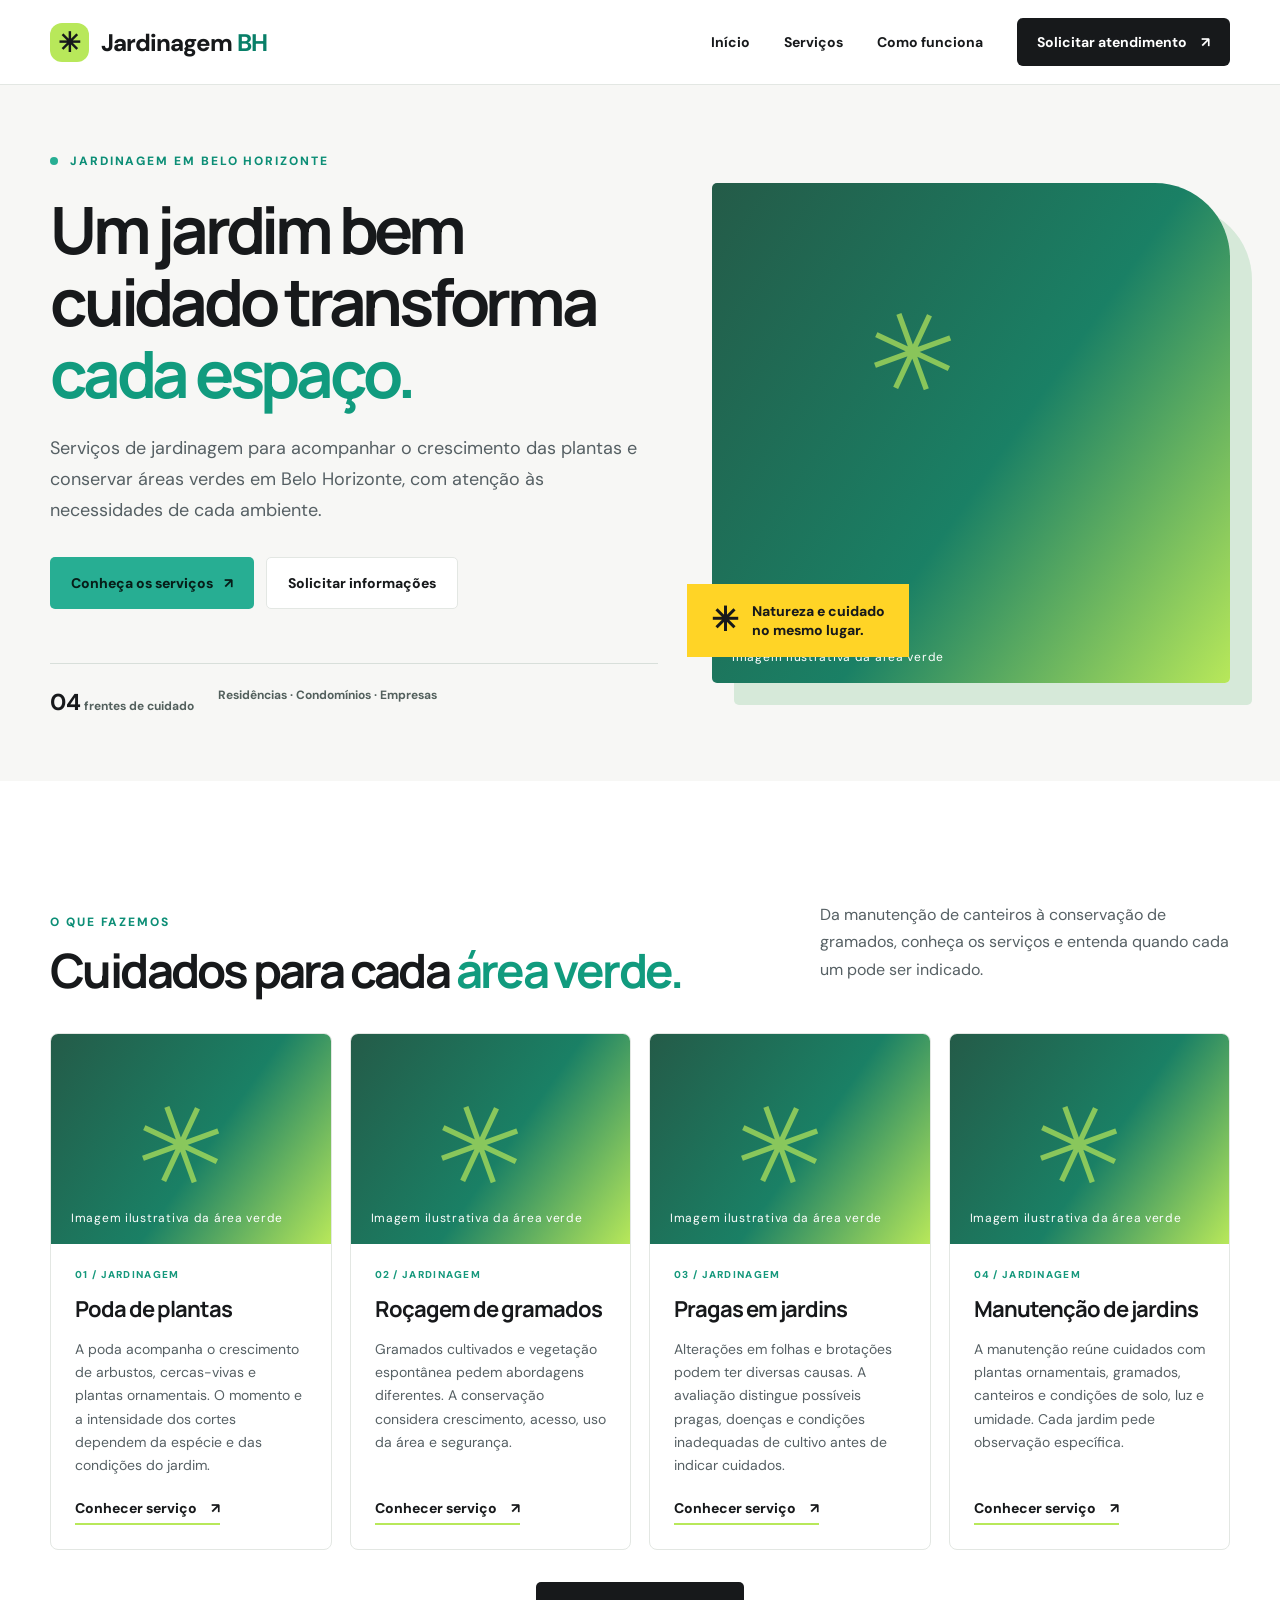
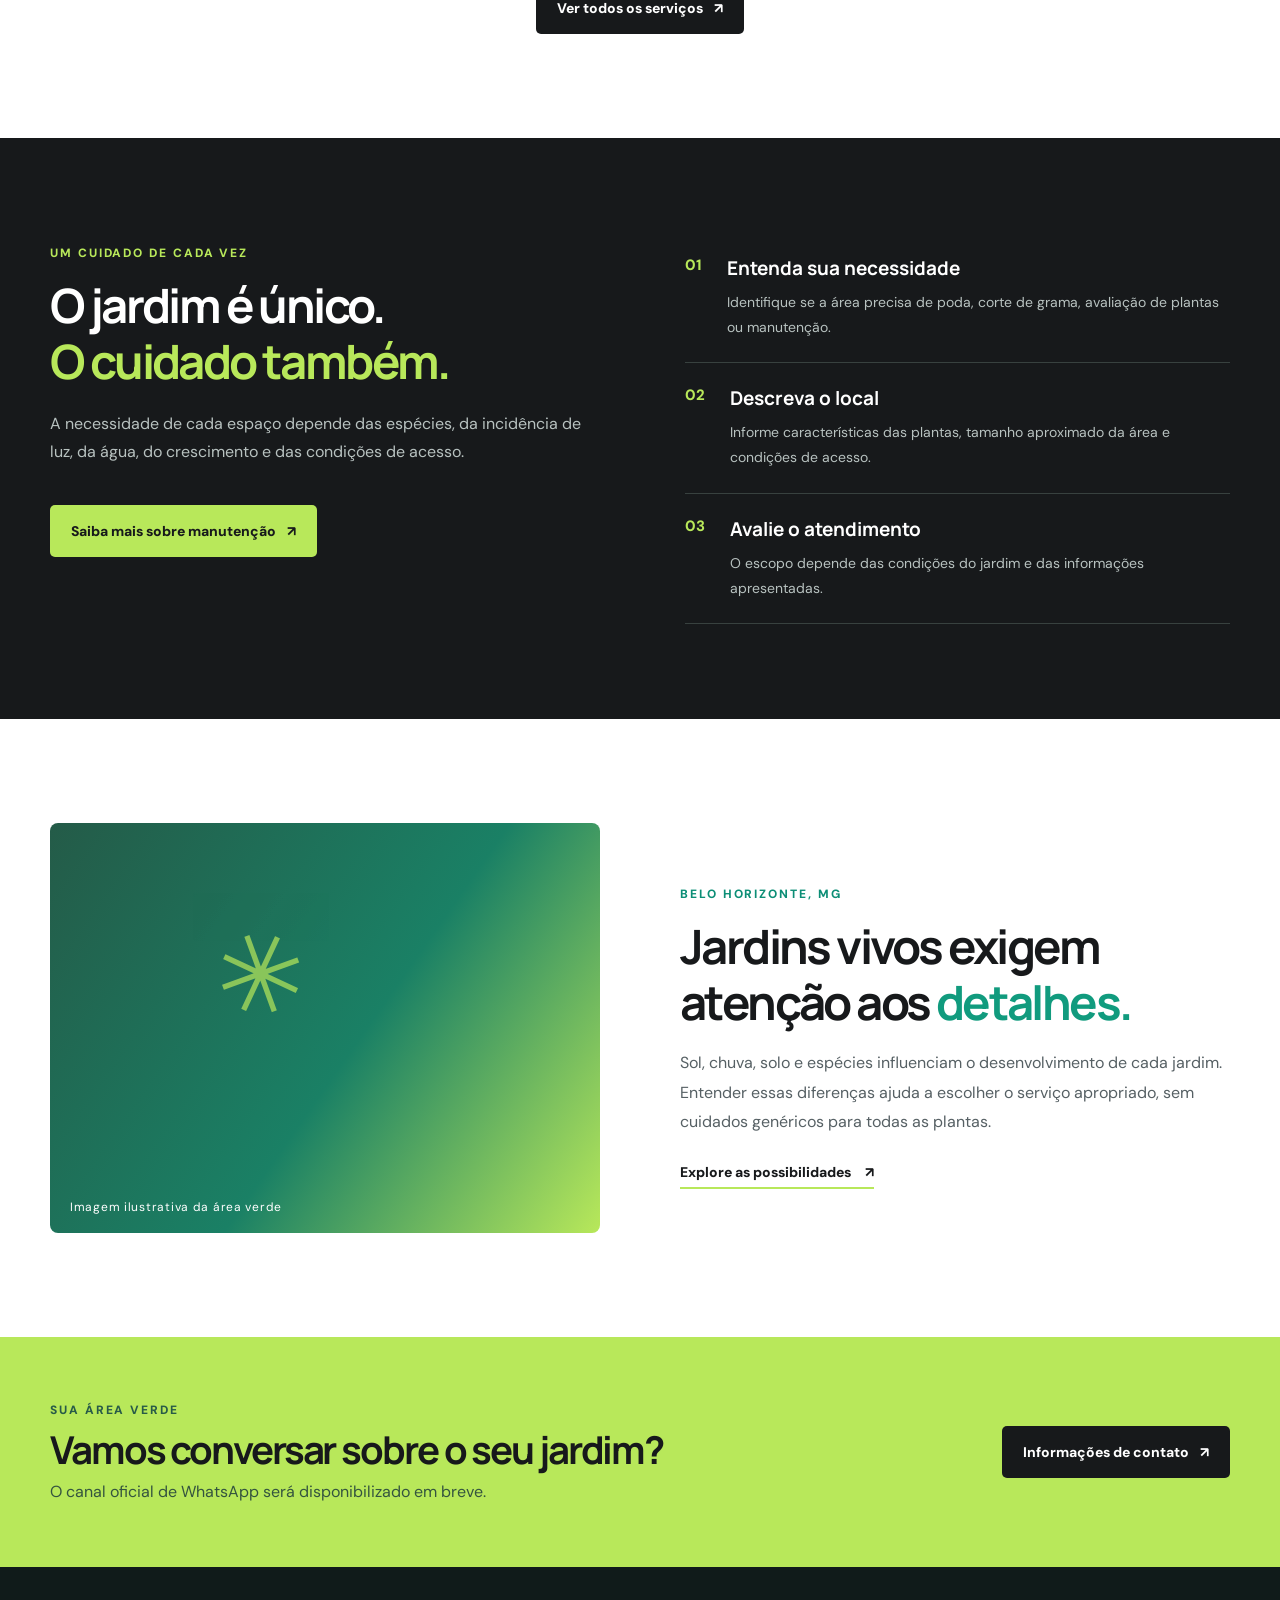
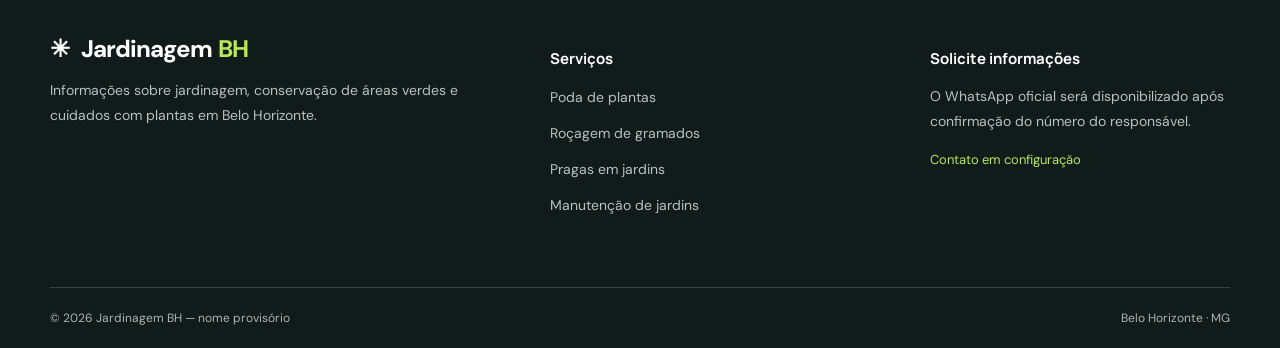
==== index.html @ 5841735b "feat: cria site institucional responsivo e paginas de servicos" ====
<!doctype html><html lang="pt-BR"><head><meta charset="UTF-8"><meta name="viewport" content="width=device-width, initial-scale=1"><meta name="description" content="Poda de plantas, roçagem, controle de pragas em jardins e manutenção de áreas verdes em Belo Horizonte."><meta name="robots" content="index,follow"><meta name="theme-color" content="#17191B"><title>Serviços de jardinagem em Belo Horizonte | Jardinagem BH</title><link rel="stylesheet" href="./assets/site.css"><script defer src="./assets/site.js"></script></head><body><header class="site-header"><div class="container nav"><a href="./" class="brand" aria-label="Voltar à página inicial"><span class="brand-mark" aria-hidden="true">✳</span><span>Jardinagem <b>BH</b></span></a><button class="menu-toggle" type="button" aria-controls="site-menu" aria-expanded="false">Menu <span aria-hidden="true">☰</span></button><nav id="site-menu" aria-label="Navegação principal"><a href="./">Início</a><a href="./servicos/">Serviços</a><a href="./#como-funciona">Como funciona</a><a class="nav-contact" href="./#contato">Solicitar atendimento <span aria-hidden="true">↗</span></a></nav></div></header><main><section class="hero"><div class="container hero-layout"><div class="hero-copy"><span class="eyebrow"><span class="dot"></span> JARDINAGEM EM BELO HORIZONTE</span><h1>Um jardim bem cuidado transforma <em>cada espaço.</em></h1><p>Serviços de jardinagem para acompanhar o crescimento das plantas e conservar áreas verdes em Belo Horizonte, com atenção às necessidades de cada ambiente.</p><div class="hero-actions"><a class="btn btn-primary" href="./servicos/">Conheça os serviços <span aria-hidden="true">↗</span></a><a class="btn btn-secondary" href="#contato">Solicitar informações</a></div><div class="hero-foot"><span><b>04</b> frentes de cuidado</span><span>Residências · Condomínios · Empresas</span></div></div><div class="hero-media"><figure class="image-holder hero-picture" data-image-placeholder><img loading="lazy" src="./images/servicos-de-jardinagem/foto-16-jardim-gramado-comercial.jpeg" alt="Jardim com gramado e plantas ornamentais em área externa" width="760" height="560" onerror="this.closest('figure').classList.add('missing-image');this.remove()"><figcaption>Imagem ilustrativa da área verde</figcaption></figure><div class="media-sticker"><span class="sticker-symbol">✳</span><span>Natureza e cuidado<br>no mesmo lugar.</span></div></div></div></section><section class="section" id="servicos"><div class="container"><div class="section-heading"><div><p class="kicker">O QUE FAZEMOS</p><h2>Cuidados para cada <em>área verde.</em></h2></div><p>Da manutenção de canteiros à conservação de gramados, conheça os serviços e entenda quando cada um pode ser indicado.</p></div><div class="service-grid"><article class="service-card"><figure class="image-holder " data-image-placeholder><img loading="lazy" src="./images/poda-de-plantas/foto-04-cerca-viva-ornamental.jpeg" alt="Poda de plantas" width="760" height="560" onerror="this.closest('figure').classList.add('missing-image');this.remove()"><figcaption>Imagem ilustrativa da área verde</figcaption></figure><div class="card-content"><div class="card-index">01 / JARDINAGEM</div><h3>Poda de plantas</h3><p>A poda acompanha o crescimento de arbustos, cercas-vivas e plantas ornamentais. O momento e a intensidade dos cortes dependem da espécie e das condições do jardim.</p><a class="text-link" href="./servicos/poda-de-plantas/">Conhecer serviço <span aria-hidden="true">↗</span></a></div></article><article class="service-card"><figure class="image-holder " data-image-placeholder><img loading="lazy" src="./images/rocagem-de-gramados/foto-08-talude-gramado-via.jpeg" alt="Roçagem de gramados" width="760" height="560" onerror="this.closest('figure').classList.add('missing-image');this.remove()"><figcaption>Imagem ilustrativa da área verde</figcaption></figure><div class="card-content"><div class="card-index">02 / JARDINAGEM</div><h3>Roçagem de gramados</h3><p>Gramados cultivados e vegetação espontânea pedem abordagens diferentes. A conservação considera crescimento, acesso, uso da área e segurança.</p><a class="text-link" href="./servicos/rocagem-de-gramados/">Conhecer serviço <span aria-hidden="true">↗</span></a></div></article><article class="service-card"><figure class="image-holder " data-image-placeholder><img loading="lazy" src="./images/manutencao-de-jardins/foto-17-planta-folhas-verdes-amarelas.jpeg" alt="Pragas em jardins" width="760" height="560" onerror="this.closest('figure').classList.add('missing-image');this.remove()"><figcaption>Imagem ilustrativa da área verde</figcaption></figure><div class="card-content"><div class="card-index">03 / JARDINAGEM</div><h3>Pragas em jardins</h3><p>Alterações em folhas e brotações podem ter diversas causas. A avaliação distingue possíveis pragas, doenças e condições inadequadas de cultivo antes de indicar cuidados.</p><a class="text-link" href="./servicos/controle-de-pragas-em-jardins/">Conhecer serviço <span aria-hidden="true">↗</span></a></div></article><article class="service-card"><figure class="image-holder " data-image-placeholder><img loading="lazy" src="./images/manutencao-de-jardins/foto-10-jardineira-circular-comercial.jpeg" alt="Manutenção de jardins" width="760" height="560" onerror="this.closest('figure').classList.add('missing-image');this.remove()"><figcaption>Imagem ilustrativa da área verde</figcaption></figure><div class="card-content"><div class="card-index">04 / JARDINAGEM</div><h3>Manutenção de jardins</h3><p>A manutenção reúne cuidados com plantas ornamentais, gramados, canteiros e condições de solo, luz e umidade. Cada jardim pede observação específica.</p><a class="text-link" href="./servicos/manutencao-de-jardins/">Conhecer serviço <span aria-hidden="true">↗</span></a></div></article></div><div class="section-action"><a class="btn btn-dark" href="./servicos/">Ver todos os serviços <span aria-hidden="true">↗</span></a></div></div></section><section class="contrast-section" id="como-funciona"><div class="container contrast-grid"><div><p class="kicker kicker-light">UM CUIDADO DE CADA VEZ</p><h2>O jardim é único.<br><span>O cuidado também.</span></h2><p>A necessidade de cada espaço depende das espécies, da incidência de luz, da água, do crescimento e das condições de acesso.</p><a class="btn btn-lime" href="./servicos/manutencao-de-jardins/">Saiba mais sobre manutenção <span aria-hidden="true">↗</span></a></div><ol class="steps"><li><span>01</span><div><h3>Entenda sua necessidade</h3><p>Identifique se a área precisa de poda, corte de grama, avaliação de plantas ou manutenção.</p></div></li><li><span>02</span><div><h3>Descreva o local</h3><p>Informe características das plantas, tamanho aproximado da área e condições de acesso.</p></div></li><li><span>03</span><div><h3>Avalie o atendimento</h3><p>O escopo depende das condições do jardim e das informações apresentadas.</p></div></li></ol></div></section><section class="section editorial"><div class="container editorial-grid"><figure class="image-holder editorial-image" data-image-placeholder><img loading="lazy" src="./images/servicos-de-jardinagem/foto-18-flores-rosadas-canteiro.jpeg" alt="Flores rosadas em canteiro com forração verde" width="760" height="560" onerror="this.closest('figure').classList.add('missing-image');this.remove()"><figcaption>Imagem ilustrativa da área verde</figcaption></figure><div><p class="kicker">BELO HORIZONTE, MG</p><h2>Jardins vivos exigem atenção aos <em>detalhes.</em></h2><p>Sol, chuva, solo e espécies influenciam o desenvolvimento de cada jardim. Entender essas diferenças ajuda a escolher o serviço apropriado, sem cuidados genéricos para todas as plantas.</p><a class="text-link" href="./servicos/">Explore as possibilidades <span aria-hidden="true">↗</span></a></div></div></section><section class="cta-band"><div class="container cta-inner"><div><p class="kicker">SUA ÁREA VERDE</p><h2>Vamos conversar sobre o seu jardim?</h2><p>O canal oficial de WhatsApp será disponibilizado em breve.</p></div><a class="btn btn-dark" href="#contato">Informações de contato <span aria-hidden="true">↗</span></a></div></section></main><footer class="footer"><div class="container footer-grid"><div><a href="./" class="brand brand-footer">✳ <span>Jardinagem <b>BH</b></span></a><p>Informações sobre jardinagem, conservação de áreas verdes e cuidados com plantas em Belo Horizonte.</p></div><div><h3>Serviços</h3><ul><li><a href="./servicos/poda-de-plantas/">Poda de plantas</a></li><li><a href="./servicos/rocagem-de-gramados/">Roçagem de gramados</a></li><li><a href="./servicos/controle-de-pragas-em-jardins/">Pragas em jardins</a></li><li><a href="./servicos/manutencao-de-jardins/">Manutenção de jardins</a></li></ul></div><div id="contato"><h3>Solicite informações</h3><p>O WhatsApp oficial será disponibilizado após confirmação do número do responsável.</p><a href="./#contato" class="footer-note">Contato em configuração</a></div></div><div class="container footer-bottom"><span>© <span data-year>2026</span> Jardinagem BH — nome provisório</span><span>Belo Horizonte · MG</span></div></footer></body></html>
---- assets/site.css ----
@import url('https://fonts.googleapis.com/css2?family=DM+Sans:wght@400;500;600;700;800&family=Manrope:wght@400;500;600;700;800&display=swap');
:root{--ink:#17191b;--muted:#566064;--teal:#27ae93;--lime:#b8e85a;--yellow:#ffd426;--off:#f7f7f5;--line:#e3e7e3}*{box-sizing:border-box}html{scroll-behavior:smooth}body{margin:0;color:var(--ink);font-family:'DM Sans',Arial,sans-serif;background:#fff}a{text-decoration:none;color:inherit}button{font:inherit}img{max-width:100%;display:block}.container{width:min(1180px,calc(100% - 40px));margin:auto}.site-header{background:#fff;border-bottom:1px solid var(--line);position:sticky;top:0;z-index:40}.nav{min-height:84px;display:flex;align-items:center;justify-content:space-between;gap:28px}.brand{display:inline-flex;align-items:center;gap:12px;font-weight:800;letter-spacing:-.04em;font-size:24px}.brand b{color:#087f68}.brand-mark{display:grid;place-items:center;background:var(--lime);width:39px;height:39px;border-radius:12px;font-size:27px}.site-header nav{display:flex;align-items:center;gap:34px;font-weight:700;font-size:14px}.site-header nav>a:not(.nav-contact):hover,.text-link:hover{color:#087f68}.nav-contact{background:var(--ink);color:#fff;padding:15px 20px;border-radius:6px}.nav-contact span,.text-link span,.btn span{margin-left:11px}.menu-toggle{display:none;border:0;background:transparent;font-weight:700}.hero{background:var(--off);overflow:hidden}.hero-layout{display:grid;grid-template-columns:1.08fr .92fr;min-height:630px;gap:54px;align-items:center;padding:64px 0}.eyebrow,.kicker{font-weight:800;font-size:12px;letter-spacing:.16em;color:#0c8e76;text-transform:uppercase}.dot{display:inline-block;background:var(--teal);width:8px;height:8px;border-radius:50%;margin-right:7px}.hero h1,h1,h2,h3{font-family:Manrope,Arial,sans-serif}.hero h1{font-size:clamp(45px,5.1vw,73px);line-height:1.1;letter-spacing:-.065em;margin:24px 0}.hero h1 em,h2 em,.page-hero h1 em{font-style:normal;color:#119b7e}.hero-copy>p,.page-lead{font-size:18px;line-height:1.7;color:var(--muted);max-width:620px}.hero-actions{display:flex;flex-wrap:wrap;gap:12px;margin-top:32px}.btn{display:inline-flex;align-items:center;justify-content:center;min-height:52px;padding:14px 21px;border-radius:5px;font-weight:800;font-size:14px;transition:transform .2s}.btn:hover{transform:translateY(-2px)}.btn-primary{background:var(--teal);color:#071d18}.btn-secondary{background:#fff;color:var(--ink);border:1px solid var(--line)}.btn-dark{background:var(--ink);color:#fff}.btn-lime{background:var(--lime);color:var(--ink)}.hero-foot{display:flex;gap:24px;flex-wrap:wrap;border-top:1px solid #d8dfda;padding-top:23px;margin-top:54px;color:#53605d;font-size:12px;font-weight:700}.hero-foot b{font-size:23px;color:var(--ink)}.hero-media{position:relative;min-width:0}.image-holder{margin:0;overflow:hidden;position:relative;background:linear-gradient(125deg,#245b48,#1a8065 55%,#b8e85a);min-height:180px}.image-holder img{width:100%;height:100%;object-fit:cover}.image-holder figcaption{display:none}.image-holder.missing-image:before{content:'✳';font-size:110px;color:#b8e85a;opacity:.7;position:absolute;left:30%;top:20%;transform:rotate(-20deg)}.image-holder.missing-image figcaption{display:block;position:absolute;bottom:18px;left:20px;color:#fff;font-size:12px;letter-spacing:.06em}.hero-picture{height:500px;border-radius:5px 75px 5px 5px;box-shadow:22px 22px 0 #d6e9d9}.media-sticker{display:flex;align-items:center;gap:13px;position:absolute;bottom:26px;left:-25px;padding:15px 24px;background:var(--yellow);font-weight:800;line-height:1.3;font-size:14px}.sticker-symbol{font-size:33px}.section{padding:104px 0}.section-heading{display:flex;align-items:end;justify-content:space-between;gap:36px;margin-bottom:34px}.section-heading h2,.editorial h2,.contrast-section h2,.faq-grid h2,.detail-layout h2{font-size:clamp(31px,3.7vw,49px);line-height:1.18;letter-spacing:-.055em;margin:13px 0 0}.section-heading>p{max-width:410px;line-height:1.7;color:var(--muted)}.service-grid{display:grid;grid-template-columns:repeat(4,1fr);gap:18px}.service-card{border:1px solid var(--line);border-radius:8px;overflow:hidden;background:#fff;display:flex;flex-direction:column}.service-card .image-holder{height:210px}.card-content{padding:24px;display:flex;flex:1;flex-direction:column}.card-index{color:#15987c;letter-spacing:.13em;font-size:10px;font-weight:800}.card-content h3{font-size:22px;letter-spacing:-.045em;line-height:1.25;margin:15px 0}.card-content p{color:var(--muted);font-size:14px;line-height:1.65;margin:0 0 22px}.text-link{font-weight:800;font-size:14px;border-bottom:2px solid var(--lime);padding-bottom:6px;align-self:flex-start;margin-top:auto}.section-action{text-align:center;margin-top:32px}.contrast-section{background:var(--ink);color:#fff;padding:95px 0}.contrast-grid{display:grid;grid-template-columns:1fr 1fr;gap:90px}.kicker-light{color:var(--lime)}.contrast-section h2{margin:17px 0 20px}.contrast-section h2 span{color:var(--lime)}.contrast-section p:not(.kicker){color:#b8c2c0;line-height:1.8}.contrast-section .btn{margin-top:22px}.steps{margin:0;padding:0;list-style:none}.steps li{display:flex;gap:25px;border-bottom:1px solid #38413f;padding:22px 0}.steps li>span{font-size:15px;font-weight:800;color:var(--lime)}.steps h3{font-size:19px;margin:0}.steps p{margin:9px 0 0;font-size:14px}.editorial-grid{display:grid;grid-template-columns:1fr 1fr;gap:80px;align-items:center}.editorial-image{height:410px;border-radius:8px}.editorial h2{margin:17px 0}.editorial-grid p:not(.kicker){color:var(--muted);line-height:1.85;margin-bottom:24px}.cta-band{background:var(--lime);padding:65px 0}.cta-inner{display:flex;justify-content:space-between;align-items:center;gap:40px}.cta-band .kicker{color:#285b48}.cta-inner h2{font-size:clamp(26px,3vw,39px);letter-spacing:-.055em;margin:5px 0}.cta-inner p{color:#34543f;margin:0}.footer{background:#101b1a;color:#fff;padding-top:66px}.footer-grid{display:grid;grid-template-columns:1.4fr 1fr 1fr;gap:80px}.brand-footer b{color:var(--lime)}.footer h3{font-size:15px}.footer p,.footer li{color:#b6c3be;line-height:1.8;font-size:14px}.footer ul{padding:0;list-style:none}.footer li{margin-bottom:11px}.footer li a:hover{color:var(--lime)}.footer-note{font-size:13px;color:var(--lime)}.footer-bottom{border-top:1px solid #344441;margin-top:52px;padding:22px 0;display:flex;justify-content:space-between;gap:15px;font-size:12px;color:#a9b8b2}.page-hero{background:var(--off);padding:75px 0 85px}.page-hero h1{max-width:1050px;font-size:clamp(37px,4.8vw,64px);line-height:1.12;letter-spacing:-.058em;margin:18px 0 20px}.page-hero .btn{margin-top:21px}.breadcrumbs{display:flex;flex-wrap:wrap;gap:12px;color:#65706c;font-size:12px;margin-bottom:42px}.breadcrumbs a:hover{color:#078b71}.detail-layout{display:grid;grid-template-columns:1fr 1fr;gap:75px;align-items:center}.intro-detail,.faq-grid>div>p:not(.kicker){color:var(--muted);line-height:1.8}.detail-image{height:360px;border-radius:8px}.soft-section{background:#f7f8f5}.feature-grid{display:grid;grid-template-columns:repeat(2,1fr);gap:18px}.feature{background:#fff;border:1px solid var(--line);padding:33px;border-radius:6px}.feature-num{font-size:13px;font-weight:800;color:#0f997a}.feature h3{font-size:22px;letter-spacing:-.04em}.feature p{line-height:1.8;color:var(--muted)}.faq-grid{display:grid;grid-template-columns:.8fr 1.2fr;gap:85px}.faq-list details{border-bottom:1px solid #dce3df;padding:21px 0}.faq-list summary{font-weight:800;cursor:pointer;list-style:none;position:relative;padding-right:25px}.faq-list summary:after{content:'+';position:absolute;right:0;color:#069476}.faq-list details[open] summary:after{content:'−'}.faq-list details p{color:var(--muted);line-height:1.75;font-size:15px}a:focus-visible,button:focus-visible,summary:focus-visible{outline:3px solid #096b53;outline-offset:4px}@media(max-width:1000px){.service-grid{grid-template-columns:repeat(2,1fr)}.hero-layout{gap:25px}.hero h1{font-size:51px}.contrast-grid{gap:40px}}@media(max-width:700px){.container{width:min(100% - 32px,1180px)}.nav{min-height:70px}.brand{font-size:21px}.menu-toggle{display:flex;gap:9px;align-items:center}.site-header nav{display:none;position:absolute;top:69px;left:0;right:0;background:#fff;border-bottom:1px solid var(--line);padding:20px;flex-direction:column;align-items:stretch;gap:22px}.site-header nav.is-open{display:flex}.hero-layout,.detail-layout,.contrast-grid,.editorial-grid,.faq-grid{grid-template-columns:1fr}.hero-layout{padding:55px 0 75px}.hero h1{font-size:46px}.hero-media{margin:14px 13px 0 0}.hero-picture{height:330px}.media-sticker{left:-10px}.hero-foot{margin-top:33px}.section{padding:65px 0}.section-heading{display:block}.section-heading>p{margin-top:20px}.service-grid{grid-template-columns:1fr}.service-card .image-holder{height:230px}.contrast-section{padding:60px 0}.editorial-image{height:320px}.editorial-grid{gap:35px}.cta-inner{display:block}.cta-inner .btn{margin-top:25px}.footer-grid{grid-template-columns:1fr;gap:30px}.footer-bottom{display:block}.footer-bottom span{display:block;margin:8px 0}.page-hero{padding:38px 0 60px}.page-hero h1{font-size:37px}.feature-grid{grid-template-columns:1fr}.feature{padding:24px}.faq-grid{gap:24px}}@media(prefers-reduced-motion:reduce){html{scroll-behavior:auto}.btn{transition:none}}
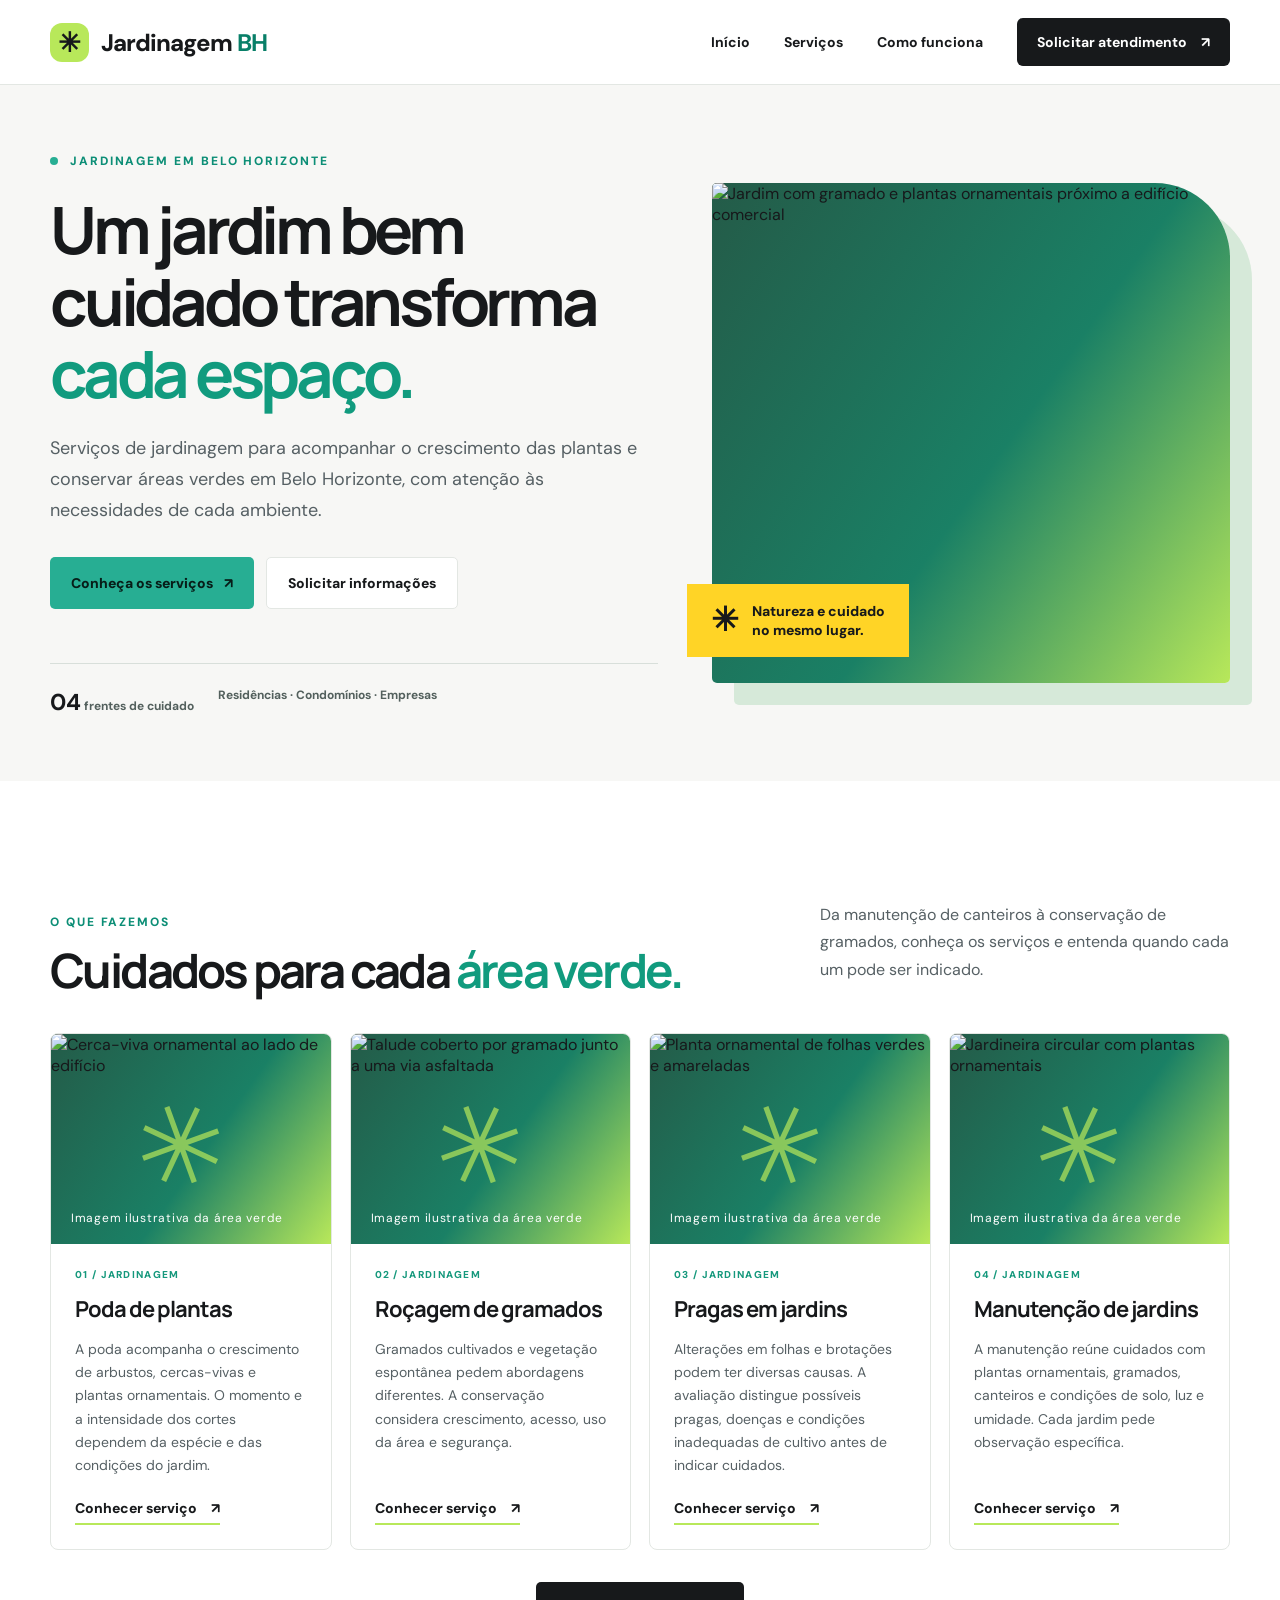
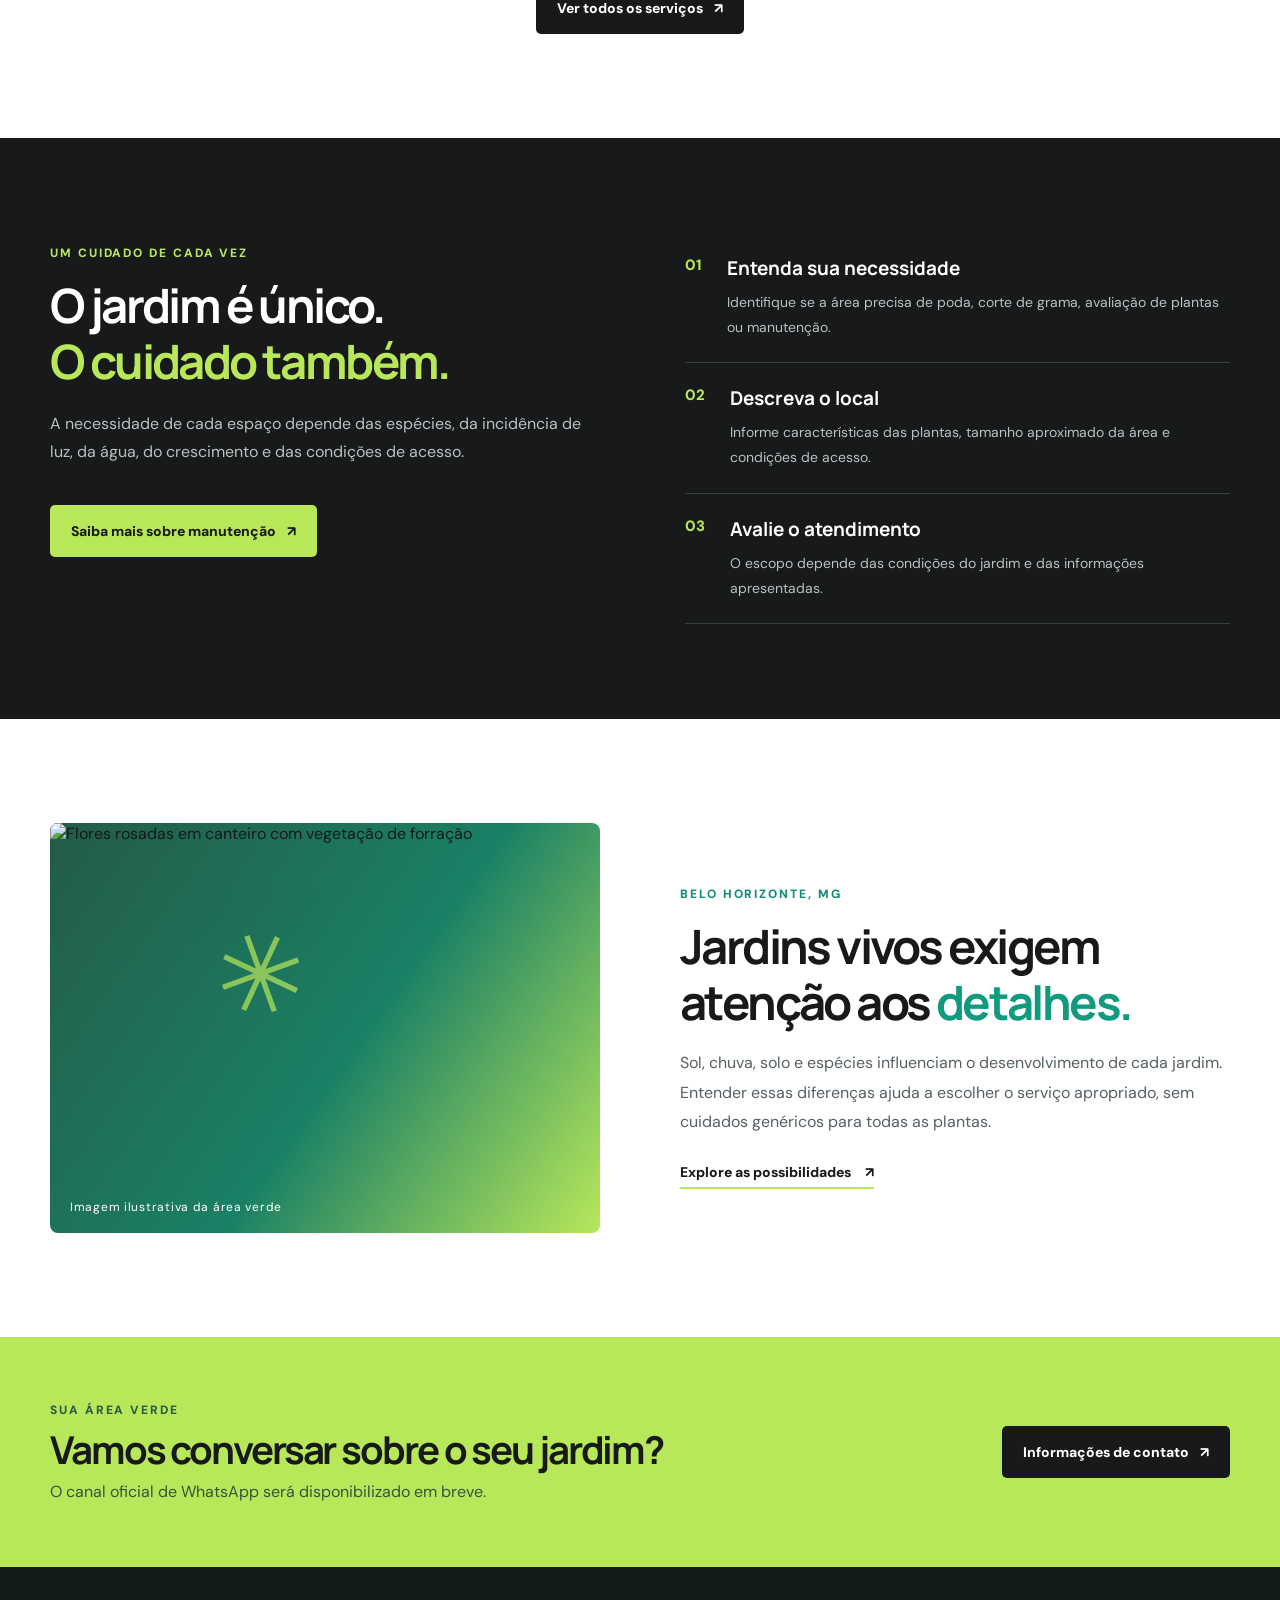
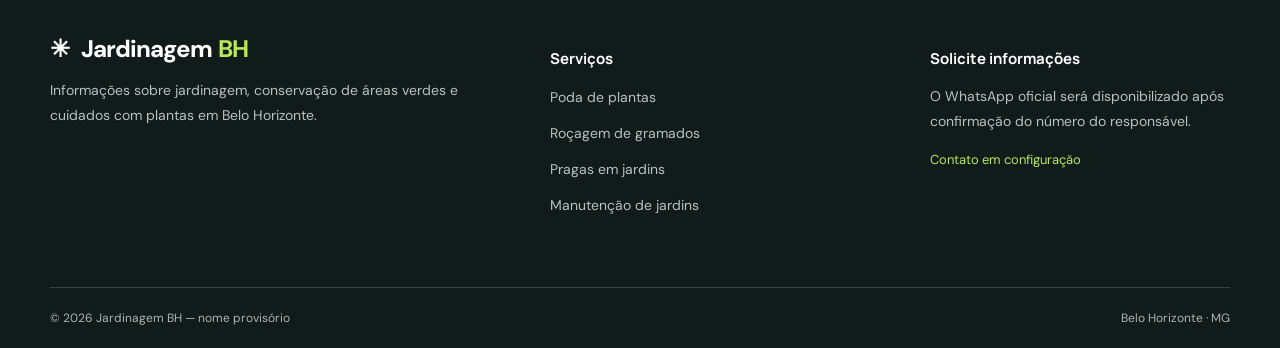
==== commit 9e5fcdf0: "fix: fallback para fotografias e recorte do gramado nos cards" ====
--- a/index.html
+++ b/index.html
@@ -1 +1 @@
-<!doctype html><html lang="pt-BR"><head><meta charset="UTF-8"><meta name="viewport" content="width=device-width, initial-scale=1"><meta name="description" content="Poda de plantas, roçagem, controle de pragas em jardins e manutenção de áreas verdes em Belo Horizonte."><meta name="robots" content="index,follow"><meta name="theme-color" content="#17191B"><title>Serviços de jardinagem em Belo Horizonte | Jardinagem BH</title><link rel="stylesheet" href="./assets/site.css"><script defer src="./assets/site.js"></script></head><body><header class="site-header"><div class="container nav"><a href="./" class="brand" aria-label="Voltar à página inicial"><span class="brand-mark" aria-hidden="true">✳</span><span>Jardinagem <b>BH</b></span></a><button class="menu-toggle" type="button" aria-controls="site-menu" aria-expanded="false">Menu <span aria-hidden="true">☰</span></button><nav id="site-menu" aria-label="Navegação principal"><a href="./">Início</a><a href="./servicos/">Serviços</a><a href="./#como-funciona">Como funciona</a><a class="nav-contact" href="./#contato">Solicitar atendimento <span aria-hidden="true">↗</span></a></nav></div></header><main><section class="hero"><div class="container hero-layout"><div class="hero-copy"><span class="eyebrow"><span class="dot"></span> JARDINAGEM EM BELO HORIZONTE</span><h1>Um jardim bem cuidado transforma <em>cada espaço.</em></h1><p>Serviços de jardinagem para acompanhar o crescimento das plantas e conservar áreas verdes em Belo Horizonte, com atenção às necessidades de cada ambiente.</p><div class="hero-actions"><a class="btn btn-primary" href="./servicos/">Conheça os serviços <span aria-hidden="true">↗</span></a><a class="btn btn-secondary" href="#contato">Solicitar informações</a></div><div class="hero-foot"><span><b>04</b> frentes de cuidado</span><span>Residências · Condomínios · Empresas</span></div></div><div class="hero-media"><figure class="image-holder hero-picture" data-image-placeholder><img loading="lazy" src="./images/servicos-de-jardinagem/foto-16-jardim-gramado-comercial.jpeg" alt="Jardim com gramado e plantas ornamentais em área externa" width="760" height="560" onerror="this.closest('figure').classList.add('missing-image');this.remove()"><figcaption>Imagem ilustrativa da área verde</figcaption></figure><div class="media-sticker"><span class="sticker-symbol">✳</span><span>Natureza e cuidado<br>no mesmo lugar.</span></div></div></div></section><section class="section" id="servicos"><div class="container"><div class="section-heading"><div><p class="kicker">O QUE FAZEMOS</p><h2>Cuidados para cada <em>área verde.</em></h2></div><p>Da manutenção de canteiros à conservação de gramados, conheça os serviços e entenda quando cada um pode ser indicado.</p></div><div class="service-grid"><article class="service-card"><figure class="image-holder " data-image-placeholder><img loading="lazy" src="./images/poda-de-plantas/foto-04-cerca-viva-ornamental.jpeg" alt="Poda de plantas" width="760" height="560" onerror="this.closest('figure').classList.add('missing-image');this.remove()"><figcaption>Imagem ilustrativa da área verde</figcaption></figure><div class="card-content"><div class="card-index">01 / JARDINAGEM</div><h3>Poda de plantas</h3><p>A poda acompanha o crescimento de arbustos, cercas-vivas e plantas ornamentais. O momento e a intensidade dos cortes dependem da espécie e das condições do jardim.</p><a class="text-link" href="./servicos/poda-de-plantas/">Conhecer serviço <span aria-hidden="true">↗</span></a></div></article><article class="service-card"><figure class="image-holder " data-image-placeholder><img loading="lazy" src="./images/rocagem-de-gramados/foto-08-talude-gramado-via.jpeg" alt="Roçagem de gramados" width="760" height="560" onerror="this.closest('figure').classList.add('missing-image');this.remove()"><figcaption>Imagem ilustrativa da área verde</figcaption></figure><div class="card-content"><div class="card-index">02 / JARDINAGEM</div><h3>Roçagem de gramados</h3><p>Gramados cultivados e vegetação espontânea pedem abordagens diferentes. A conservação considera crescimento, acesso, uso da área e segurança.</p><a class="text-link" href="./servicos/rocagem-de-gramados/">Conhecer serviço <span aria-hidden="true">↗</span></a></div></article><article class="service-card"><figure class="image-holder " data-image-placeholder><img loading="lazy" src="./images/manutencao-de-jardins/foto-17-planta-folhas-verdes-amarelas.jpeg" alt="Pragas em jardins" width="760" height="560" onerror="this.closest('figure').classList.add('missing-image');this.remove()"><figcaption>Imagem ilustrativa da área verde</figcaption></figure><div class="card-content"><div class="card-index">03 / JARDINAGEM</div><h3>Pragas em jardins</h3><p>Alterações em folhas e brotações podem ter diversas causas. A avaliação distingue possíveis pragas, doenças e condições inadequadas de cultivo antes de indicar cuidados.</p><a class="text-link" href="./servicos/controle-de-pragas-em-jardins/">Conhecer serviço <span aria-hidden="true">↗</span></a></div></article><article class="service-card"><figure class="image-holder " data-image-placeholder><img loading="lazy" src="./images/manutencao-de-jardins/foto-10-jardineira-circular-comercial.jpeg" alt="Manutenção de jardins" width="760" height="560" onerror="this.closest('figure').classList.add('missing-image');this.remove()"><figcaption>Imagem ilustrativa da área verde</figcaption></figure><div class="card-content"><div class="card-index">04 / JARDINAGEM</div><h3>Manutenção de jardins</h3><p>A manutenção reúne cuidados com plantas ornamentais, gramados, canteiros e condições de solo, luz e umidade. Cada jardim pede observação específica.</p><a class="text-link" href="./servicos/manutencao-de-jardins/">Conhecer serviço <span aria-hidden="true">↗</span></a></div></article></div><div class="section-action"><a class="btn btn-dark" href="./servicos/">Ver todos os serviços <span aria-hidden="true">↗</span></a></div></div></section><section class="contrast-section" id="como-funciona"><div class="container contrast-grid"><div><p class="kicker kicker-light">UM CUIDADO DE CADA VEZ</p><h2>O jardim é único.<br><span>O cuidado também.</span></h2><p>A necessidade de cada espaço depende das espécies, da incidência de luz, da água, do crescimento e das condições de acesso.</p><a class="btn btn-lime" href="./servicos/manutencao-de-jardins/">Saiba mais sobre manutenção <span aria-hidden="true">↗</span></a></div><ol class="steps"><li><span>01</span><div><h3>Entenda sua necessidade</h3><p>Identifique se a área precisa de poda, corte de grama, avaliação de plantas ou manutenção.</p></div></li><li><span>02</span><div><h3>Descreva o local</h3><p>Informe características das plantas, tamanho aproximado da área e condições de acesso.</p></div></li><li><span>03</span><div><h3>Avalie o atendimento</h3><p>O escopo depende das condições do jardim e das informações apresentadas.</p></div></li></ol></div></section><section class="section editorial"><div class="container editorial-grid"><figure class="image-holder editorial-image" data-image-placeholder><img loading="lazy" src="./images/servicos-de-jardinagem/foto-18-flores-rosadas-canteiro.jpeg" alt="Flores rosadas em canteiro com forração verde" width="760" height="560" onerror="this.closest('figure').classList.add('missing-image');this.remove()"><figcaption>Imagem ilustrativa da área verde</figcaption></figure><div><p class="kicker">BELO HORIZONTE, MG</p><h2>Jardins vivos exigem atenção aos <em>detalhes.</em></h2><p>Sol, chuva, solo e espécies influenciam o desenvolvimento de cada jardim. Entender essas diferenças ajuda a escolher o serviço apropriado, sem cuidados genéricos para todas as plantas.</p><a class="text-link" href="./servicos/">Explore as possibilidades <span aria-hidden="true">↗</span></a></div></div></section><section class="cta-band"><div class="container cta-inner"><div><p class="kicker">SUA ÁREA VERDE</p><h2>Vamos conversar sobre o seu jardim?</h2><p>O canal oficial de WhatsApp será disponibilizado em breve.</p></div><a class="btn btn-dark" href="#contato">Informações de contato <span aria-hidden="true">↗</span></a></div></section></main><footer class="footer"><div class="container footer-grid"><div><a href="./" class="brand brand-footer">✳ <span>Jardinagem <b>BH</b></span></a><p>Informações sobre jardinagem, conservação de áreas verdes e cuidados com plantas em Belo Horizonte.</p></div><div><h3>Serviços</h3><ul><li><a href="./servicos/poda-de-plantas/">Poda de plantas</a></li><li><a href="./servicos/rocagem-de-gramados/">Roçagem de gramados</a></li><li><a href="./servicos/controle-de-pragas-em-jardins/">Pragas em jardins</a></li><li><a href="./servicos/manutencao-de-jardins/">Manutenção de jardins</a></li></ul></div><div id="contato"><h3>Solicite informações</h3><p>O WhatsApp oficial será disponibilizado após confirmação do número do responsável.</p><a href="./#contato" class="footer-note">Contato em configuração</a></div></div><div class="container footer-bottom"><span>© <span data-year>2026</span> Jardinagem BH — nome provisório</span><span>Belo Horizonte · MG</span></div></footer></body></html>+<!doctype html><html lang="pt-BR"><head><meta charset="UTF-8"><meta name="viewport" content="width=device-width, initial-scale=1"><meta name="description" content="Poda de plantas, roçagem, controle de pragas em jardins e manutenção de áreas verdes em Belo Horizonte."><meta name="robots" content="index,follow"><meta name="theme-color" content="#17191B"><title>Serviços de jardinagem em Belo Horizonte | Jardinagem BH</title><link rel="stylesheet" href="./assets/site.css"><script defer src="./assets/site.js"></script></head><body><header class="site-header"><div class="container nav"><a href="./" class="brand" aria-label="Voltar à página inicial"><span class="brand-mark" aria-hidden="true">✳</span><span>Jardinagem <b>BH</b></span></a><button class="menu-toggle" type="button" aria-controls="site-menu" aria-expanded="false">Menu <span aria-hidden="true">☰</span></button><nav id="site-menu" aria-label="Navegação principal"><a href="./">Início</a><a href="./servicos/">Serviços</a><a href="./#como-funciona">Como funciona</a><a class="nav-contact" href="./#contato">Solicitar atendimento <span aria-hidden="true">↗</span></a></nav></div></header><main><section class="hero"><div class="container hero-layout"><div class="hero-copy"><span class="eyebrow"><span class="dot"></span> JARDINAGEM EM BELO HORIZONTE</span><h1>Um jardim bem cuidado transforma <em>cada espaço.</em></h1><p>Serviços de jardinagem para acompanhar o crescimento das plantas e conservar áreas verdes em Belo Horizonte, com atenção às necessidades de cada ambiente.</p><div class="hero-actions"><a class="btn btn-primary" href="./servicos/">Conheça os serviços <span aria-hidden="true">↗</span></a><a class="btn btn-secondary" href="#contato">Solicitar informações</a></div><div class="hero-foot"><span><b>04</b> frentes de cuidado</span><span>Residências · Condomínios · Empresas</span></div></div><div class="hero-media"><figure class="image-holder hero-picture" data-image-placeholder><picture><source type="image/avif" srcset="./images/servicos-de-jardinagem/foto-16-jardim-gramado-comercial-480.avif 480w, ./images/servicos-de-jardinagem/foto-16-jardim-gramado-comercial-960.avif 960w, ./images/servicos-de-jardinagem/foto-16-jardim-gramado-comercial-1400.avif 1400w" sizes="(max-width: 700px) 100vw, 45vw"><source type="image/webp" srcset="./images/servicos-de-jardinagem/foto-16-jardim-gramado-comercial-480.webp 480w, ./images/servicos-de-jardinagem/foto-16-jardim-gramado-comercial-960.webp 960w, ./images/servicos-de-jardinagem/foto-16-jardim-gramado-comercial-1400.webp 1400w" sizes="(max-width: 700px) 100vw, 45vw"><img src="./images/servicos-de-jardinagem/foto-16-jardim-gramado-comercial.jpeg" alt="Jardim com gramado e plantas ornamentais próximo a edifício comercial" width="760" height="560" sizes="(max-width: 700px) 100vw, 45vw" loading="eager" decoding="async" fetchpriority="high"></picture><figcaption>Imagem ilustrativa da área verde</figcaption></figure><div class="media-sticker"><span class="sticker-symbol">✳</span><span>Natureza e cuidado<br>no mesmo lugar.</span></div></div></div></section><section class="section" id="servicos"><div class="container"><div class="section-heading"><div><p class="kicker">O QUE FAZEMOS</p><h2>Cuidados para cada <em>área verde.</em></h2></div><p>Da manutenção de canteiros à conservação de gramados, conheça os serviços e entenda quando cada um pode ser indicado.</p></div><div class="service-grid"><article class="service-card"><figure class="image-holder " data-image-placeholder><picture><source type="image/avif" srcset="./images/poda-de-plantas/foto-04-cerca-viva-ornamental-480.avif 480w, ./images/poda-de-plantas/foto-04-cerca-viva-ornamental-960.avif 960w, ./images/poda-de-plantas/foto-04-cerca-viva-ornamental-1400.avif 1400w" sizes="(max-width: 700px) 100vw, (max-width: 1000px) 50vw, 25vw"><source type="image/webp" srcset="./images/poda-de-plantas/foto-04-cerca-viva-ornamental-480.webp 480w, ./images/poda-de-plantas/foto-04-cerca-viva-ornamental-960.webp 960w, ./images/poda-de-plantas/foto-04-cerca-viva-ornamental-1400.webp 1400w" sizes="(max-width: 700px) 100vw, (max-width: 1000px) 50vw, 25vw"><img src="./images/poda-de-plantas/foto-04-cerca-viva-ornamental.jpeg" alt="Cerca-viva ornamental ao lado de edifício" width="760" height="560" sizes="(max-width: 700px) 100vw, (max-width: 1000px) 50vw, 25vw" loading="lazy" decoding="async"></picture><figcaption>Imagem ilustrativa da área verde</figcaption></figure><div class="card-content"><div class="card-index">01 / JARDINAGEM</div><h3>Poda de plantas</h3><p>A poda acompanha o crescimento de arbustos, cercas-vivas e plantas ornamentais. O momento e a intensidade dos cortes dependem da espécie e das condições do jardim.</p><a class="text-link" href="./servicos/poda-de-plantas/">Conhecer serviço <span aria-hidden="true">↗</span></a></div></article><article class="service-card"><figure class="image-holder " data-image-placeholder><picture><source type="image/avif" srcset="./images/rocagem-de-gramados/foto-08-talude-gramado-via-480.avif 480w, ./images/rocagem-de-gramados/foto-08-talude-gramado-via-960.avif 960w, ./images/rocagem-de-gramados/foto-08-talude-gramado-via-1400.avif 1400w" sizes="(max-width: 700px) 100vw, (max-width: 1000px) 50vw, 25vw"><source type="image/webp" srcset="./images/rocagem-de-gramados/foto-08-talude-gramado-via-480.webp 480w, ./images/rocagem-de-gramados/foto-08-talude-gramado-via-960.webp 960w, ./images/rocagem-de-gramados/foto-08-talude-gramado-via-1400.webp 1400w" sizes="(max-width: 700px) 100vw, (max-width: 1000px) 50vw, 25vw"><img src="./images/rocagem-de-gramados/foto-08-talude-gramado-via.jpeg" alt="Talude coberto por gramado junto a uma via asfaltada" width="760" height="560" sizes="(max-width: 700px) 100vw, (max-width: 1000px) 50vw, 25vw" loading="lazy" decoding="async"></picture><figcaption>Imagem ilustrativa da área verde</figcaption></figure><div class="card-content"><div class="card-index">02 / JARDINAGEM</div><h3>Roçagem de gramados</h3><p>Gramados cultivados e vegetação espontânea pedem abordagens diferentes. A conservação considera crescimento, acesso, uso da área e segurança.</p><a class="text-link" href="./servicos/rocagem-de-gramados/">Conhecer serviço <span aria-hidden="true">↗</span></a></div></article><article class="service-card"><figure class="image-holder " data-image-placeholder><picture><source type="image/avif" srcset="./images/manutencao-de-jardins/foto-17-planta-folhas-verdes-amarelas-480.avif 480w, ./images/manutencao-de-jardins/foto-17-planta-folhas-verdes-amarelas-960.avif 960w, ./images/manutencao-de-jardins/foto-17-planta-folhas-verdes-amarelas-1400.avif 1400w" sizes="(max-width: 700px) 100vw, (max-width: 1000px) 50vw, 25vw"><source type="image/webp" srcset="./images/manutencao-de-jardins/foto-17-planta-folhas-verdes-amarelas-480.webp 480w, ./images/manutencao-de-jardins/foto-17-planta-folhas-verdes-amarelas-960.webp 960w, ./images/manutencao-de-jardins/foto-17-planta-folhas-verdes-amarelas-1400.webp 1400w" sizes="(max-width: 700px) 100vw, (max-width: 1000px) 50vw, 25vw"><img src="./images/manutencao-de-jardins/foto-17-planta-folhas-verdes-amarelas.jpeg" alt="Planta ornamental de folhas verdes e amareladas" width="760" height="560" sizes="(max-width: 700px) 100vw, (max-width: 1000px) 50vw, 25vw" loading="lazy" decoding="async"></picture><figcaption>Imagem ilustrativa da área verde</figcaption></figure><div class="card-content"><div class="card-index">03 / JARDINAGEM</div><h3>Pragas em jardins</h3><p>Alterações em folhas e brotações podem ter diversas causas. A avaliação distingue possíveis pragas, doenças e condições inadequadas de cultivo antes de indicar cuidados.</p><a class="text-link" href="./servicos/controle-de-pragas-em-jardins/">Conhecer serviço <span aria-hidden="true">↗</span></a></div></article><article class="service-card"><figure class="image-holder " data-image-placeholder><picture><source type="image/avif" srcset="./images/manutencao-de-jardins/foto-10-jardineira-circular-comercial-480.avif 480w, ./images/manutencao-de-jardins/foto-10-jardineira-circular-comercial-960.avif 960w, ./images/manutencao-de-jardins/foto-10-jardineira-circular-comercial-1400.avif 1400w" sizes="(max-width: 700px) 100vw, (max-width: 1000px) 50vw, 25vw"><source type="image/webp" srcset="./images/manutencao-de-jardins/foto-10-jardineira-circular-comercial-480.webp 480w, ./images/manutencao-de-jardins/foto-10-jardineira-circular-comercial-960.webp 960w, ./images/manutencao-de-jardins/foto-10-jardineira-circular-comercial-1400.webp 1400w" sizes="(max-width: 700px) 100vw, (max-width: 1000px) 50vw, 25vw"><img src="./images/manutencao-de-jardins/foto-10-jardineira-circular-comercial.jpeg" alt="Jardineira circular com plantas ornamentais" width="760" height="560" sizes="(max-width: 700px) 100vw, (max-width: 1000px) 50vw, 25vw" loading="lazy" decoding="async"></picture><figcaption>Imagem ilustrativa da área verde</figcaption></figure><div class="card-content"><div class="card-index">04 / JARDINAGEM</div><h3>Manutenção de jardins</h3><p>A manutenção reúne cuidados com plantas ornamentais, gramados, canteiros e condições de solo, luz e umidade. Cada jardim pede observação específica.</p><a class="text-link" href="./servicos/manutencao-de-jardins/">Conhecer serviço <span aria-hidden="true">↗</span></a></div></article></div><div class="section-action"><a class="btn btn-dark" href="./servicos/">Ver todos os serviços <span aria-hidden="true">↗</span></a></div></div></section><section class="contrast-section" id="como-funciona"><div class="container contrast-grid"><div><p class="kicker kicker-light">UM CUIDADO DE CADA VEZ</p><h2>O jardim é único.<br><span>O cuidado também.</span></h2><p>A necessidade de cada espaço depende das espécies, da incidência de luz, da água, do crescimento e das condições de acesso.</p><a class="btn btn-lime" href="./servicos/manutencao-de-jardins/">Saiba mais sobre manutenção <span aria-hidden="true">↗</span></a></div><ol class="steps"><li><span>01</span><div><h3>Entenda sua necessidade</h3><p>Identifique se a área precisa de poda, corte de grama, avaliação de plantas ou manutenção.</p></div></li><li><span>02</span><div><h3>Descreva o local</h3><p>Informe características das plantas, tamanho aproximado da área e condições de acesso.</p></div></li><li><span>03</span><div><h3>Avalie o atendimento</h3><p>O escopo depende das condições do jardim e das informações apresentadas.</p></div></li></ol></div></section><section class="section editorial"><div class="container editorial-grid"><figure class="image-holder editorial-image" data-image-placeholder><picture><source type="image/avif" srcset="./images/servicos-de-jardinagem/foto-18-flores-rosadas-canteiro-480.avif 480w, ./images/servicos-de-jardinagem/foto-18-flores-rosadas-canteiro-960.avif 960w, ./images/servicos-de-jardinagem/foto-18-flores-rosadas-canteiro-1400.avif 1400w" sizes="(max-width: 700px) 100vw, (max-width: 1000px) 50vw, 25vw"><source type="image/webp" srcset="./images/servicos-de-jardinagem/foto-18-flores-rosadas-canteiro-480.webp 480w, ./images/servicos-de-jardinagem/foto-18-flores-rosadas-canteiro-960.webp 960w, ./images/servicos-de-jardinagem/foto-18-flores-rosadas-canteiro-1400.webp 1400w" sizes="(max-width: 700px) 100vw, (max-width: 1000px) 50vw, 25vw"><img src="./images/servicos-de-jardinagem/foto-18-flores-rosadas-canteiro.jpeg" alt="Flores rosadas em canteiro com vegetação de forração" width="760" height="560" sizes="(max-width: 700px) 100vw, (max-width: 1000px) 50vw, 25vw" loading="lazy" decoding="async"></picture><figcaption>Imagem ilustrativa da área verde</figcaption></figure><div><p class="kicker">BELO HORIZONTE, MG</p><h2>Jardins vivos exigem atenção aos <em>detalhes.</em></h2><p>Sol, chuva, solo e espécies influenciam o desenvolvimento de cada jardim. Entender essas diferenças ajuda a escolher o serviço apropriado, sem cuidados genéricos para todas as plantas.</p><a class="text-link" href="./servicos/">Explore as possibilidades <span aria-hidden="true">↗</span></a></div></div></section><section class="cta-band"><div class="container cta-inner"><div><p class="kicker">SUA ÁREA VERDE</p><h2>Vamos conversar sobre o seu jardim?</h2><p>O canal oficial de WhatsApp será disponibilizado em breve.</p></div><a class="btn btn-dark" href="#contato">Informações de contato <span aria-hidden="true">↗</span></a></div></section></main><footer class="footer"><div class="container footer-grid"><div><a href="./" class="brand brand-footer">✳ <span>Jardinagem <b>BH</b></span></a><p>Informações sobre jardinagem, conservação de áreas verdes e cuidados com plantas em Belo Horizonte.</p></div><div><h3>Serviços</h3><ul><li><a href="./servicos/poda-de-plantas/">Poda de plantas</a></li><li><a href="./servicos/rocagem-de-gramados/">Roçagem de gramados</a></li><li><a href="./servicos/controle-de-pragas-em-jardins/">Pragas em jardins</a></li><li><a href="./servicos/manutencao-de-jardins/">Manutenção de jardins</a></li></ul></div><div id="contato"><h3>Solicite informações</h3><p>O WhatsApp oficial será disponibilizado após confirmação do número do responsável.</p><a href="./#contato" class="footer-note">Contato em configuração</a></div></div><div class="container footer-bottom"><span>© <span data-year>2026</span> Jardinagem BH — nome provisório</span><span>Belo Horizonte · MG</span></div></footer></body></html>
--- a/assets/site.css
+++ b/assets/site.css
@@ -1,2 +1,17 @@
 @import url('https://fonts.googleapis.com/css2?family=DM+Sans:wght@400;500;600;700;800&family=Manrope:wght@400;500;600;700;800&display=swap');
-:root{--ink:#17191b;--muted:#566064;--teal:#27ae93;--lime:#b8e85a;--yellow:#ffd426;--off:#f7f7f5;--line:#e3e7e3}*{box-sizing:border-box}html{scroll-behavior:smooth}body{margin:0;color:var(--ink);font-family:'DM Sans',Arial,sans-serif;background:#fff}a{text-decoration:none;color:inherit}button{font:inherit}img{max-width:100%;display:block}.container{width:min(1180px,calc(100% - 40px));margin:auto}.site-header{background:#fff;border-bottom:1px solid var(--line);position:sticky;top:0;z-index:40}.nav{min-height:84px;display:flex;align-items:center;justify-content:space-between;gap:28px}.brand{display:inline-flex;align-items:center;gap:12px;font-weight:800;letter-spacing:-.04em;font-size:24px}.brand b{color:#087f68}.brand-mark{display:grid;place-items:center;background:var(--lime);width:39px;height:39px;border-radius:12px;font-size:27px}.site-header nav{display:flex;align-items:center;gap:34px;font-weight:700;font-size:14px}.site-header nav>a:not(.nav-contact):hover,.text-link:hover{color:#087f68}.nav-contact{background:var(--ink);color:#fff;padding:15px 20px;border-radius:6px}.nav-contact span,.text-link span,.btn span{margin-left:11px}.menu-toggle{display:none;border:0;background:transparent;font-weight:700}.hero{background:var(--off);overflow:hidden}.hero-layout{display:grid;grid-template-columns:1.08fr .92fr;min-height:630px;gap:54px;align-items:center;padding:64px 0}.eyebrow,.kicker{font-weight:800;font-size:12px;letter-spacing:.16em;color:#0c8e76;text-transform:uppercase}.dot{display:inline-block;background:var(--teal);width:8px;height:8px;border-radius:50%;margin-right:7px}.hero h1,h1,h2,h3{font-family:Manrope,Arial,sans-serif}.hero h1{font-size:clamp(45px,5.1vw,73px);line-height:1.1;letter-spacing:-.065em;margin:24px 0}.hero h1 em,h2 em,.page-hero h1 em{font-style:normal;color:#119b7e}.hero-copy>p,.page-lead{font-size:18px;line-height:1.7;color:var(--muted);max-width:620px}.hero-actions{display:flex;flex-wrap:wrap;gap:12px;margin-top:32px}.btn{display:inline-flex;align-items:center;justify-content:center;min-height:52px;padding:14px 21px;border-radius:5px;font-weight:800;font-size:14px;transition:transform .2s}.btn:hover{transform:translateY(-2px)}.btn-primary{background:var(--teal);color:#071d18}.btn-secondary{background:#fff;color:var(--ink);border:1px solid var(--line)}.btn-dark{background:var(--ink);color:#fff}.btn-lime{background:var(--lime);color:var(--ink)}.hero-foot{display:flex;gap:24px;flex-wrap:wrap;border-top:1px solid #d8dfda;padding-top:23px;margin-top:54px;color:#53605d;font-size:12px;font-weight:700}.hero-foot b{font-size:23px;color:var(--ink)}.hero-media{position:relative;min-width:0}.image-holder{margin:0;overflow:hidden;position:relative;background:linear-gradient(125deg,#245b48,#1a8065 55%,#b8e85a);min-height:180px}.image-holder img{width:100%;height:100%;object-fit:cover}.image-holder figcaption{display:none}.image-holder.missing-image:before{content:'✳';font-size:110px;color:#b8e85a;opacity:.7;position:absolute;left:30%;top:20%;transform:rotate(-20deg)}.image-holder.missing-image figcaption{display:block;position:absolute;bottom:18px;left:20px;color:#fff;font-size:12px;letter-spacing:.06em}.hero-picture{height:500px;border-radius:5px 75px 5px 5px;box-shadow:22px 22px 0 #d6e9d9}.media-sticker{display:flex;align-items:center;gap:13px;position:absolute;bottom:26px;left:-25px;padding:15px 24px;background:var(--yellow);font-weight:800;line-height:1.3;font-size:14px}.sticker-symbol{font-size:33px}.section{padding:104px 0}.section-heading{display:flex;align-items:end;justify-content:space-between;gap:36px;margin-bottom:34px}.section-heading h2,.editorial h2,.contrast-section h2,.faq-grid h2,.detail-layout h2{font-size:clamp(31px,3.7vw,49px);line-height:1.18;letter-spacing:-.055em;margin:13px 0 0}.section-heading>p{max-width:410px;line-height:1.7;color:var(--muted)}.service-grid{display:grid;grid-template-columns:repeat(4,1fr);gap:18px}.service-card{border:1px solid var(--line);border-radius:8px;overflow:hidden;background:#fff;display:flex;flex-direction:column}.service-card .image-holder{height:210px}.card-content{padding:24px;display:flex;flex:1;flex-direction:column}.card-index{color:#15987c;letter-spacing:.13em;font-size:10px;font-weight:800}.card-content h3{font-size:22px;letter-spacing:-.045em;line-height:1.25;margin:15px 0}.card-content p{color:var(--muted);font-size:14px;line-height:1.65;margin:0 0 22px}.text-link{font-weight:800;font-size:14px;border-bottom:2px solid var(--lime);padding-bottom:6px;align-self:flex-start;margin-top:auto}.section-action{text-align:center;margin-top:32px}.contrast-section{background:var(--ink);color:#fff;padding:95px 0}.contrast-grid{display:grid;grid-template-columns:1fr 1fr;gap:90px}.kicker-light{color:var(--lime)}.contrast-section h2{margin:17px 0 20px}.contrast-section h2 span{color:var(--lime)}.contrast-section p:not(.kicker){color:#b8c2c0;line-height:1.8}.contrast-section .btn{margin-top:22px}.steps{margin:0;padding:0;list-style:none}.steps li{display:flex;gap:25px;border-bottom:1px solid #38413f;padding:22px 0}.steps li>span{font-size:15px;font-weight:800;color:var(--lime)}.steps h3{font-size:19px;margin:0}.steps p{margin:9px 0 0;font-size:14px}.editorial-grid{display:grid;grid-template-columns:1fr 1fr;gap:80px;align-items:center}.editorial-image{height:410px;border-radius:8px}.editorial h2{margin:17px 0}.editorial-grid p:not(.kicker){color:var(--muted);line-height:1.85;margin-bottom:24px}.cta-band{background:var(--lime);padding:65px 0}.cta-inner{display:flex;justify-content:space-between;align-items:center;gap:40px}.cta-band .kicker{color:#285b48}.cta-inner h2{font-size:clamp(26px,3vw,39px);letter-spacing:-.055em;margin:5px 0}.cta-inner p{color:#34543f;margin:0}.footer{background:#101b1a;color:#fff;padding-top:66px}.footer-grid{display:grid;grid-template-columns:1.4fr 1fr 1fr;gap:80px}.brand-footer b{color:var(--lime)}.footer h3{font-size:15px}.footer p,.footer li{color:#b6c3be;line-height:1.8;font-size:14px}.footer ul{padding:0;list-style:none}.footer li{margin-bottom:11px}.footer li a:hover{color:var(--lime)}.footer-note{font-size:13px;color:var(--lime)}.footer-bottom{border-top:1px solid #344441;margin-top:52px;padding:22px 0;display:flex;justify-content:space-between;gap:15px;font-size:12px;color:#a9b8b2}.page-hero{background:var(--off);padding:75px 0 85px}.page-hero h1{max-width:1050px;font-size:clamp(37px,4.8vw,64px);line-height:1.12;letter-spacing:-.058em;margin:18px 0 20px}.page-hero .btn{margin-top:21px}.breadcrumbs{display:flex;flex-wrap:wrap;gap:12px;color:#65706c;font-size:12px;margin-bottom:42px}.breadcrumbs a:hover{color:#078b71}.detail-layout{display:grid;grid-template-columns:1fr 1fr;gap:75px;align-items:center}.intro-detail,.faq-grid>div>p:not(.kicker){color:var(--muted);line-height:1.8}.detail-image{height:360px;border-radius:8px}.soft-section{background:#f7f8f5}.feature-grid{display:grid;grid-template-columns:repeat(2,1fr);gap:18px}.feature{background:#fff;border:1px solid var(--line);padding:33px;border-radius:6px}.feature-num{font-size:13px;font-weight:800;color:#0f997a}.feature h3{font-size:22px;letter-spacing:-.04em}.feature p{line-height:1.8;color:var(--muted)}.faq-grid{display:grid;grid-template-columns:.8fr 1.2fr;gap:85px}.faq-list details{border-bottom:1px solid #dce3df;padding:21px 0}.faq-list summary{font-weight:800;cursor:pointer;list-style:none;position:relative;padding-right:25px}.faq-list summary:after{content:'+';position:absolute;right:0;color:#069476}.faq-list details[open] summary:after{content:'−'}.faq-list details p{color:var(--muted);line-height:1.75;font-size:15px}a:focus-visible,button:focus-visible,summary:focus-visible{outline:3px solid #096b53;outline-offset:4px}@media(max-width:1000px){.service-grid{grid-template-columns:repeat(2,1fr)}.hero-layout{gap:25px}.hero h1{font-size:51px}.contrast-grid{gap:40px}}@media(max-width:700px){.container{width:min(100% - 32px,1180px)}.nav{min-height:70px}.brand{font-size:21px}.menu-toggle{display:flex;gap:9px;align-items:center}.site-header nav{display:none;position:absolute;top:69px;left:0;right:0;background:#fff;border-bottom:1px solid var(--line);padding:20px;flex-direction:column;align-items:stretch;gap:22px}.site-header nav.is-open{display:flex}.hero-layout,.detail-layout,.contrast-grid,.editorial-grid,.faq-grid{grid-template-columns:1fr}.hero-layout{padding:55px 0 75px}.hero h1{font-size:46px}.hero-media{margin:14px 13px 0 0}.hero-picture{height:330px}.media-sticker{left:-10px}.hero-foot{margin-top:33px}.section{padding:65px 0}.section-heading{display:block}.section-heading>p{margin-top:20px}.service-grid{grid-template-columns:1fr}.service-card .image-holder{height:230px}.contrast-section{padding:60px 0}.editorial-image{height:320px}.editorial-grid{gap:35px}.cta-inner{display:block}.cta-inner .btn{margin-top:25px}.footer-grid{grid-template-columns:1fr;gap:30px}.footer-bottom{display:block}.footer-bottom span{display:block;margin:8px 0}.page-hero{padding:38px 0 60px}.page-hero h1{font-size:37px}.feature-grid{grid-template-columns:1fr}.feature{padding:24px}.faq-grid{gap:24px}}@media(prefers-reduced-motion:reduce){html{scroll-behavior:auto}.btn{transition:none}}+:root{--ink:#17191b;--muted:#566064;--teal:#27ae93;--lime:#b8e85a;--yellow:#ffd426;--off:#f7f7f5;--line:#e3e7e3}*{box-sizing:border-box}html{scroll-behavior:smooth}body{margin:0;color:var(--ink);font-family:'DM Sans',Arial,sans-serif;background:#fff}a{text-decoration:none;color:inherit}button{font:inherit}img{max-width:100%;display:block}.container{width:min(1180px,calc(100% - 40px));margin:auto}.site-header{background:#fff;border-bottom:1px solid var(--line);position:sticky;top:0;z-index:40}.nav{min-height:84px;display:flex;align-items:center;justify-content:space-between;gap:28px}.brand{display:inline-flex;align-items:center;gap:12px;font-weight:800;letter-spacing:-.04em;font-size:24px}.brand b{color:#087f68}.brand-mark{display:grid;place-items:center;background:var(--lime);width:39px;height:39px;border-radius:12px;font-size:27px}.site-header nav{display:flex;align-items:center;gap:34px;font-weight:700;font-size:14px}.site-header nav>a:not(.nav-contact):hover,.text-link:hover{color:#087f68}.nav-contact{background:var(--ink);color:#fff;padding:15px 20px;border-radius:6px}.nav-contact span,.text-link span,.btn span{margin-left:11px}.menu-toggle{display:none;border:0;background:transparent;font-weight:700}.hero{background:var(--off);overflow:hidden}.hero-layout{display:grid;grid-template-columns:1.08fr .92fr;min-height:630px;gap:54px;align-items:center;padding:64px 0}.eyebrow,.kicker{font-weight:800;font-size:12px;letter-spacing:.16em;color:#0c8e76;text-transform:uppercase}.dot{display:inline-block;background:var(--teal);width:8px;height:8px;border-radius:50%;margin-right:7px}.hero h1,h1,h2,h3{font-family:Manrope,Arial,sans-serif}.hero h1{font-size:clamp(45px,5.1vw,73px);line-height:1.1;letter-spacing:-.065em;margin:24px 0}.hero h1 em,h2 em,.page-hero h1 em{font-style:normal;color:#119b7e}.hero-copy>p,.page-lead{font-size:18px;line-height:1.7;color:var(--muted);max-width:620px}.hero-actions{display:flex;flex-wrap:wrap;gap:12px;margin-top:32px}.btn{display:inline-flex;align-items:center;justify-content:center;min-height:52px;padding:14px 21px;border-radius:5px;font-weight:800;font-size:14px;transition:transform .2s}.btn:hover{transform:translateY(-2px)}.btn-primary{background:var(--teal);color:#071d18}.btn-secondary{background:#fff;color:var(--ink);border:1px solid var(--line)}.btn-dark{background:var(--ink);color:#fff}.btn-lime{background:var(--lime);color:var(--ink)}.hero-foot{display:flex;gap:24px;flex-wrap:wrap;border-top:1px solid #d8dfda;padding-top:23px;margin-top:54px;color:#53605d;font-size:12px;font-weight:700}.hero-foot b{font-size:23px;color:var(--ink)}.hero-media{position:relative;min-width:0}.image-holder{margin:0;overflow:hidden;position:relative;background:linear-gradient(125deg,#245b48,#1a8065 55%,#b8e85a);min-height:180px}.image-holder img{width:100%;height:100%;object-fit:cover}.image-holder figcaption{display:none}.image-holder.missing-image:before{content:'✳';font-size:110px;color:#b8e85a;opacity:.7;position:absolute;left:30%;top:20%;transform:rotate(-20deg)}.image-holder.missing-image figcaption{display:block;position:absolute;bottom:18px;left:20px;color:#fff;font-size:12px;letter-spacing:.06em}.hero-picture{height:500px;border-radius:5px 75px 5px 5px;box-shadow:22px 22px 0 #d6e9d9}.media-sticker{display:flex;align-items:center;gap:13px;position:absolute;bottom:26px;left:-25px;padding:15px 24px;background:var(--yellow);font-weight:800;line-height:1.3;font-size:14px}.sticker-symbol{font-size:33px}.section{padding:104px 0}.section-heading{display:flex;align-items:end;justify-content:space-between;gap:36px;margin-bottom:34px}.section-heading h2,.editorial h2,.contrast-section h2,.faq-grid h2,.detail-layout h2{font-size:clamp(31px,3.7vw,49px);line-height:1.18;letter-spacing:-.055em;margin:13px 0 0}.section-heading>p{max-width:410px;line-height:1.7;color:var(--muted)}.service-grid{display:grid;grid-template-columns:repeat(4,1fr);gap:18px}.service-card{border:1px solid var(--line);border-radius:8px;overflow:hidden;background:#fff;display:flex;flex-direction:column}.service-card .image-holder{height:210px}.card-content{padding:24px;display:flex;flex:1;flex-direction:column}.card-index{color:#15987c;letter-spacing:.13em;font-size:10px;font-weight:800}.card-content h3{font-size:22px;letter-spacing:-.045em;line-height:1.25;margin:15px 0}.card-content p{color:var(--muted);font-size:14px;line-height:1.65;margin:0 0 22px}.text-link{font-weight:800;font-size:14px;border-bottom:2px solid var(--lime);padding-bottom:6px;align-self:flex-start;margin-top:auto}.section-action{text-align:center;margin-top:32px}.contrast-section{background:var(--ink);color:#fff;padding:95px 0}.contrast-grid{display:grid;grid-template-columns:1fr 1fr;gap:90px}.kicker-light{color:var(--lime)}.contrast-section h2{margin:17px 0 20px}.contrast-section h2 span{color:var(--lime)}.contrast-section p:not(.kicker){color:#b8c2c0;line-height:1.8}.contrast-section .btn{margin-top:22px}.steps{margin:0;padding:0;list-style:none}.steps li{display:flex;gap:25px;border-bottom:1px solid #38413f;padding:22px 0}.steps li>span{font-size:15px;font-weight:800;color:var(--lime)}.steps h3{font-size:19px;margin:0}.steps p{margin:9px 0 0;font-size:14px}.editorial-grid{display:grid;grid-template-columns:1fr 1fr;gap:80px;align-items:center}.editorial-image{height:410px;border-radius:8px}.editorial h2{margin:17px 0}.editorial-grid p:not(.kicker){color:var(--muted);line-height:1.85;margin-bottom:24px}.cta-band{background:var(--lime);padding:65px 0}.cta-inner{display:flex;justify-content:space-between;align-items:center;gap:40px}.cta-band .kicker{color:#285b48}.cta-inner h2{font-size:clamp(26px,3vw,39px);letter-spacing:-.055em;margin:5px 0}.cta-inner p{color:#34543f;margin:0}.footer{background:#101b1a;color:#fff;padding-top:66px}.footer-grid{display:grid;grid-template-columns:1.4fr 1fr 1fr;gap:80px}.brand-footer b{color:var(--lime)}.footer h3{font-size:15px}.footer p,.footer li{color:#b6c3be;line-height:1.8;font-size:14px}.footer ul{padding:0;list-style:none}.footer li{margin-bottom:11px}.footer li a:hover{color:var(--lime)}.footer-note{font-size:13px;color:var(--lime)}.footer-bottom{border-top:1px solid #344441;margin-top:52px;padding:22px 0;display:flex;justify-content:space-between;gap:15px;font-size:12px;color:#a9b8b2}.page-hero{background:var(--off);padding:75px 0 85px}.page-hero h1{max-width:1050px;font-size:clamp(37px,4.8vw,64px);line-height:1.12;letter-spacing:-.058em;margin:18px 0 20px}.page-hero .btn{margin-top:21px}.breadcrumbs{display:flex;flex-wrap:wrap;gap:12px;color:#65706c;font-size:12px;margin-bottom:42px}.breadcrumbs a:hover{color:#078b71}.detail-layout{display:grid;grid-template-columns:1fr 1fr;gap:75px;align-items:center}.intro-detail,.faq-grid>div>p:not(.kicker){color:var(--muted);line-height:1.8}.detail-image{height:360px;border-radius:8px}.soft-section{background:#f7f8f5}.feature-grid{display:grid;grid-template-columns:repeat(2,1fr);gap:18px}.feature{background:#fff;border:1px solid var(--line);padding:33px;border-radius:6px}.feature-num{font-size:13px;font-weight:800;color:#0f997a}.feature h3{font-size:22px;letter-spacing:-.04em}.feature p{line-height:1.8;color:var(--muted)}.faq-grid{display:grid;grid-template-columns:.8fr 1.2fr;gap:85px}.faq-list details{border-bottom:1px solid #dce3df;padding:21px 0}.faq-list summary{font-weight:800;cursor:pointer;list-style:none;position:relative;padding-right:25px}.faq-list summary:after{content:'+';position:absolute;right:0;color:#069476}.faq-list details[open] summary:after{content:'−'}.faq-list details p{color:var(--muted);line-height:1.75;font-size:15px}a:focus-visible,button:focus-visible,summary:focus-visible{outline:3px solid #096b53;outline-offset:4px}@media(max-width:1000px){.service-grid{grid-template-columns:repeat(2,1fr)}.hero-layout{gap:25px}.hero h1{font-size:51px}.contrast-grid{gap:40px}}@media(max-width:700px){.container{width:min(100% - 32px,1180px)}.nav{min-height:70px}.brand{font-size:21px}.menu-toggle{display:flex;gap:9px;align-items:center}.site-header nav{display:none;position:absolute;top:69px;left:0;right:0;background:#fff;border-bottom:1px solid var(--line);padding:20px;flex-direction:column;align-items:stretch;gap:22px}.site-header nav.is-open{display:flex}.hero-layout,.detail-layout,.contrast-grid,.editorial-grid,.faq-grid{grid-template-columns:1fr}.hero-layout{padding:55px 0 75px}.hero h1{font-size:46px}.hero-media{margin:14px 13px 0 0}.hero-picture{height:330px}.media-sticker{left:-10px}.hero-foot{margin-top:33px}.section{padding:65px 0}.section-heading{display:block}.section-heading>p{margin-top:20px}.service-grid{grid-template-columns:1fr}.service-card .image-holder{height:230px}.contrast-section{padding:60px 0}.editorial-image{height:320px}.editorial-grid{gap:35px}.cta-inner{display:block}.cta-inner .btn{margin-top:25px}.footer-grid{grid-template-columns:1fr;gap:30px}.footer-bottom{display:block}.footer-bottom span{display:block;margin:8px 0}.page-hero{padding:38px 0 60px}.page-hero h1{font-size:37px}.feature-grid{grid-template-columns:1fr}.feature{padding:24px}.faq-grid{gap:24px}}@media(prefers-reduced-motion:reduce){html{scroll-behavior:auto}.btn{transition:none}}
+/* Enquadramentos responsivos das fotografias por contexto visual. */
+.image-holder picture{display:block;width:100%;height:100%}
+.image-holder picture img{width:100%;height:100%;object-fit:cover;object-position:center center}
+.hero-picture picture img{object-position:52% 45%}
+.editorial-image picture img{object-position:center 48%}
+.service-card .image-holder:has(img[src*="foto-04"]) picture img{object-position:52% 45%}
+.service-card .image-holder:has(img[src*="foto-08"]) picture img{object-position:center 57%}
+.service-card .image-holder:has(img[src*="foto-17"]) picture img{object-position:center 42%}
+.service-card .image-holder:has(img[src*="foto-10"]) picture img{object-position:center 45%}
+.detail-image picture img{object-position:center 45%}
+@media(max-width:700px){.hero-picture picture img{object-position:center 46%}.service-card .image-holder picture img{object-position:center 50%}.detail-image picture img{object-position:center 44%}.editorial-image picture img{object-position:center 45%}}
+
+/* Evidenciar o gramado na fotografia vertical de roçagem em cards. */
+.service-card .image-holder:has(img[src*="foto-08"]) picture img{object-position:center 10%}
+@media(max-width:700px){.service-card .image-holder:has(img[src*="foto-08"]) picture img{object-position:center 12%}}
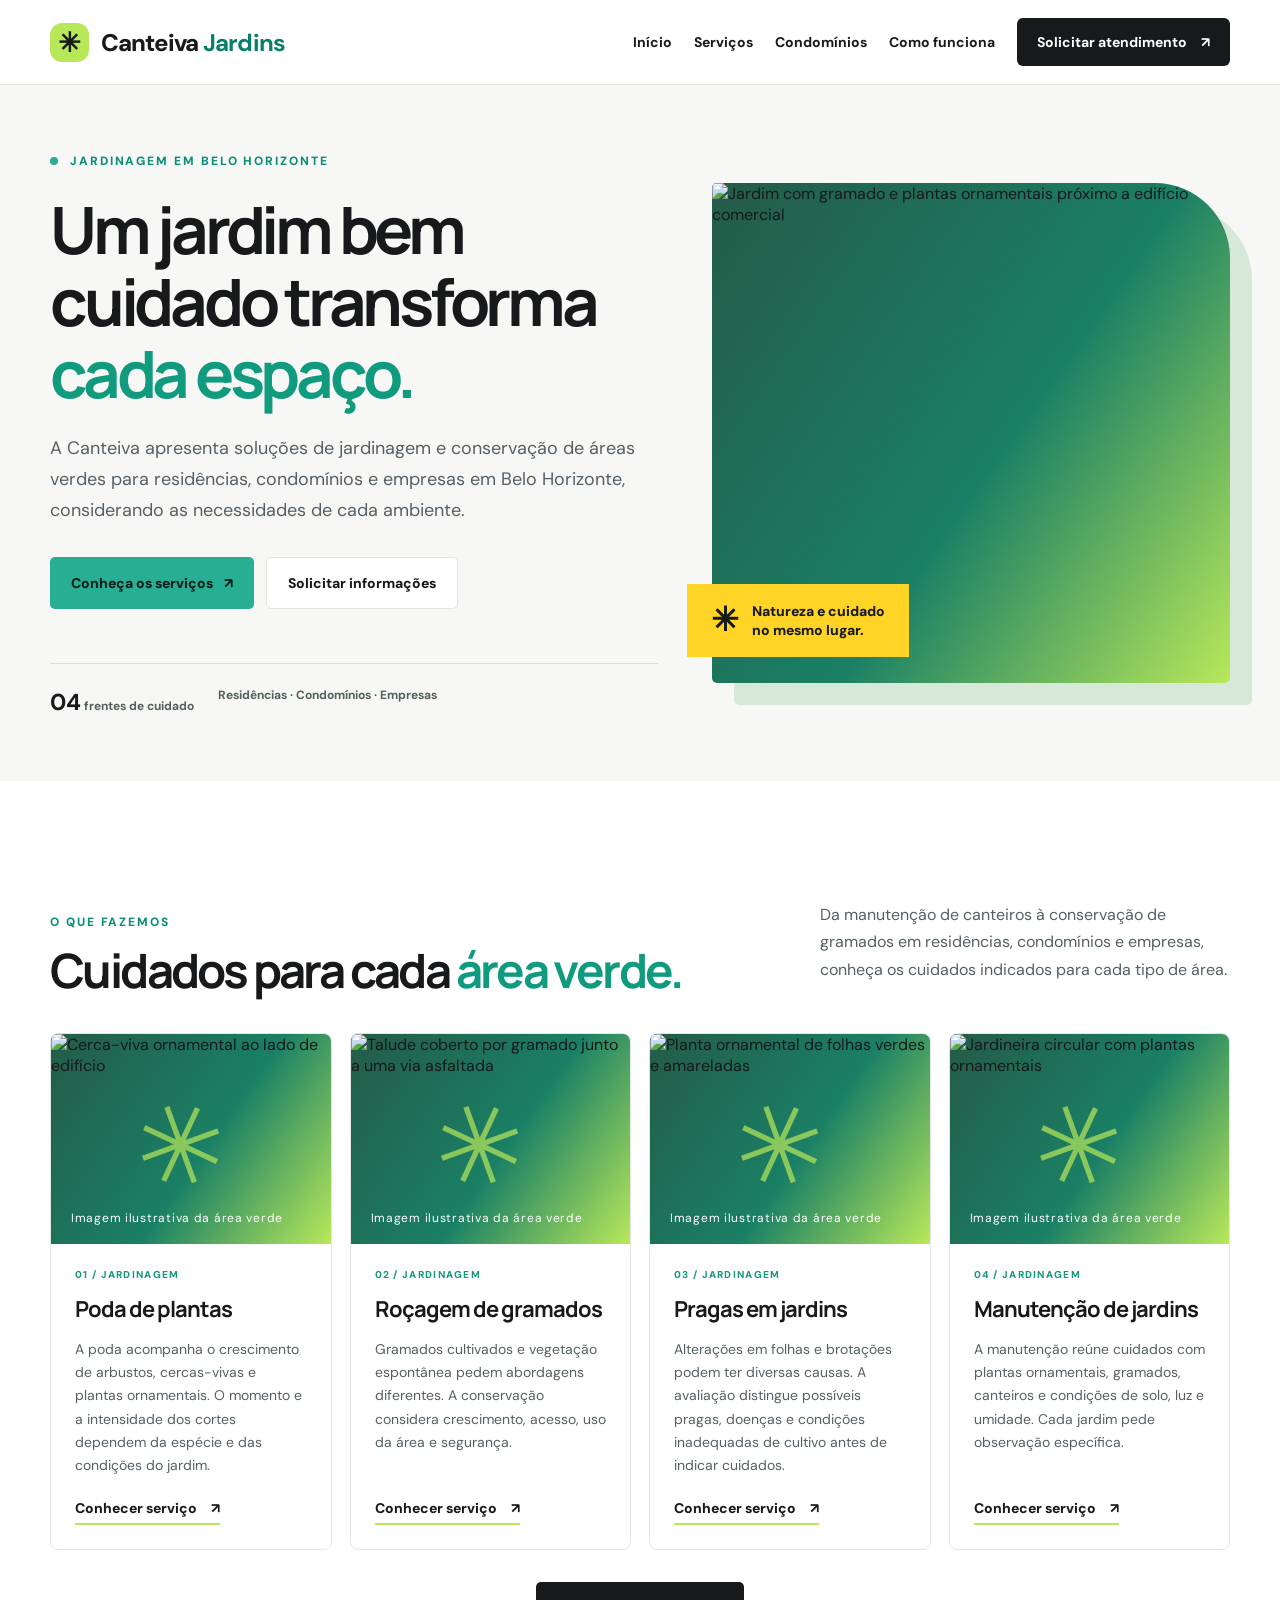
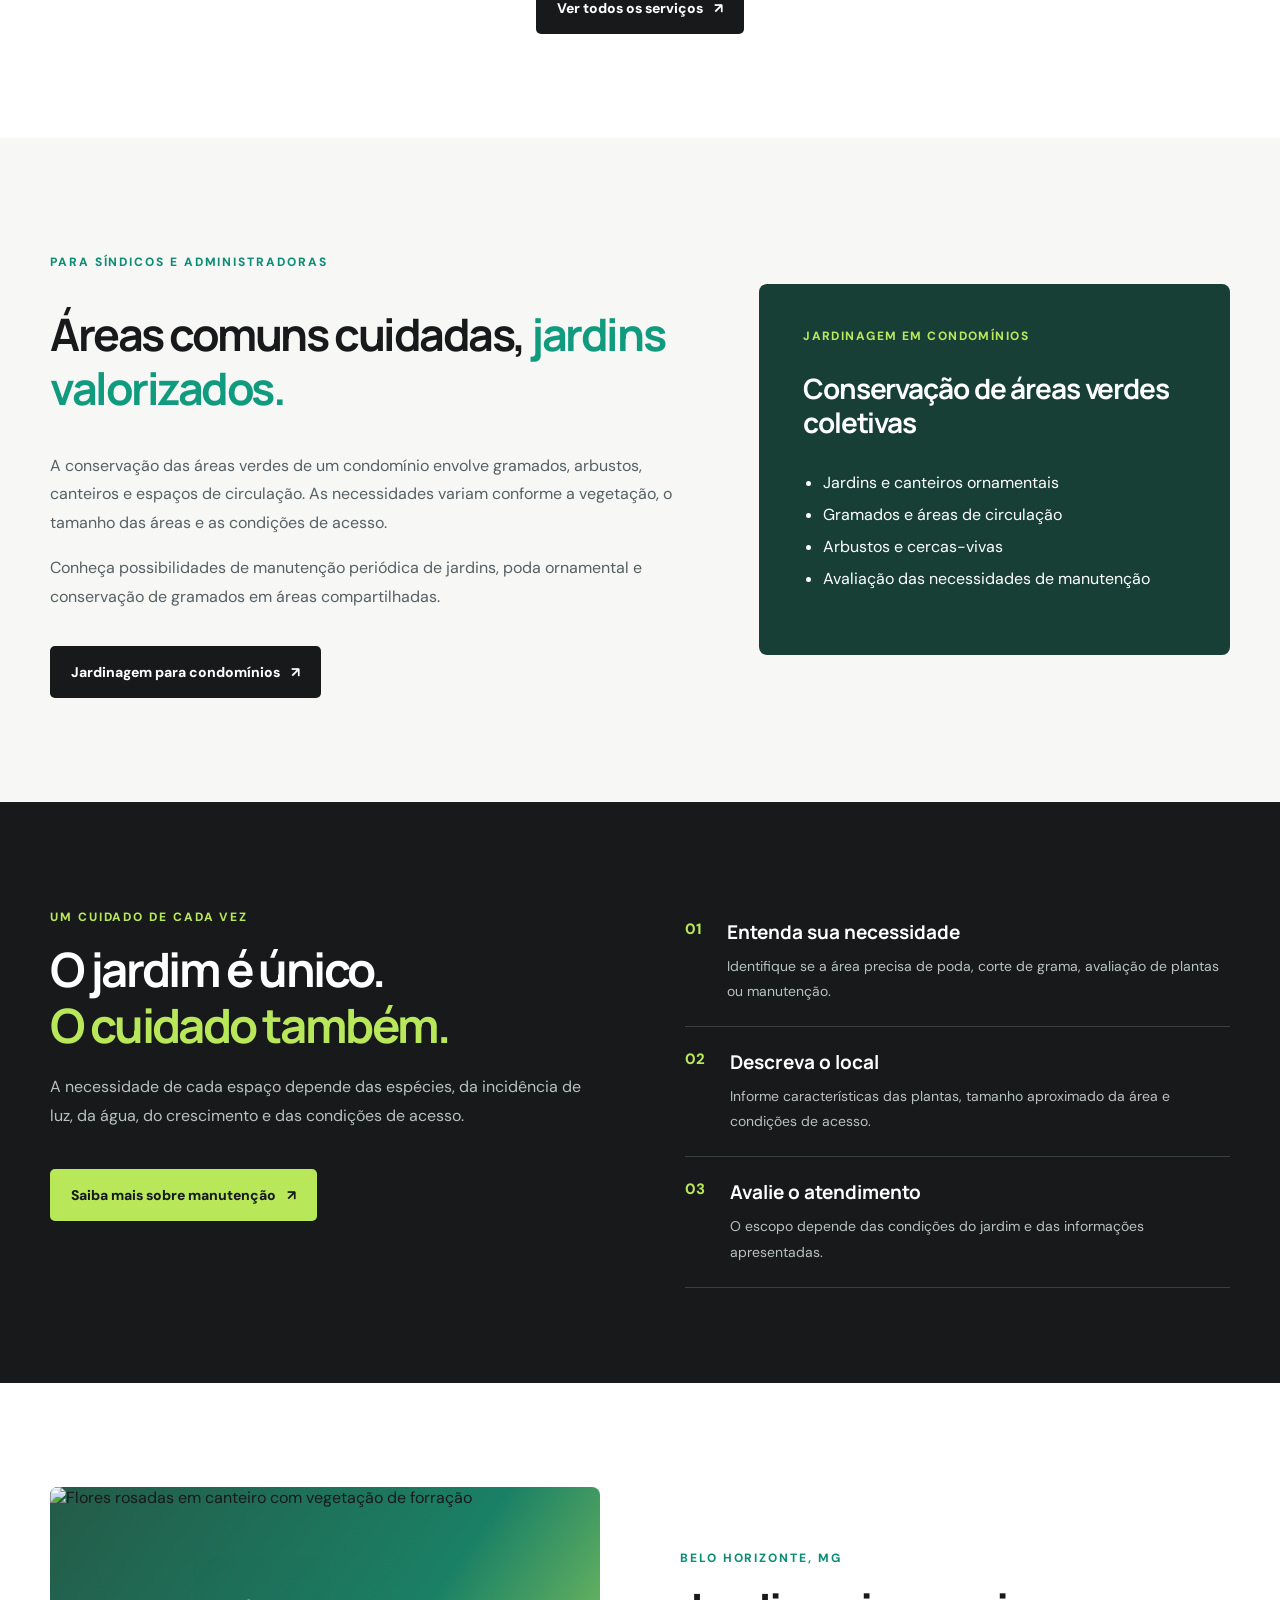
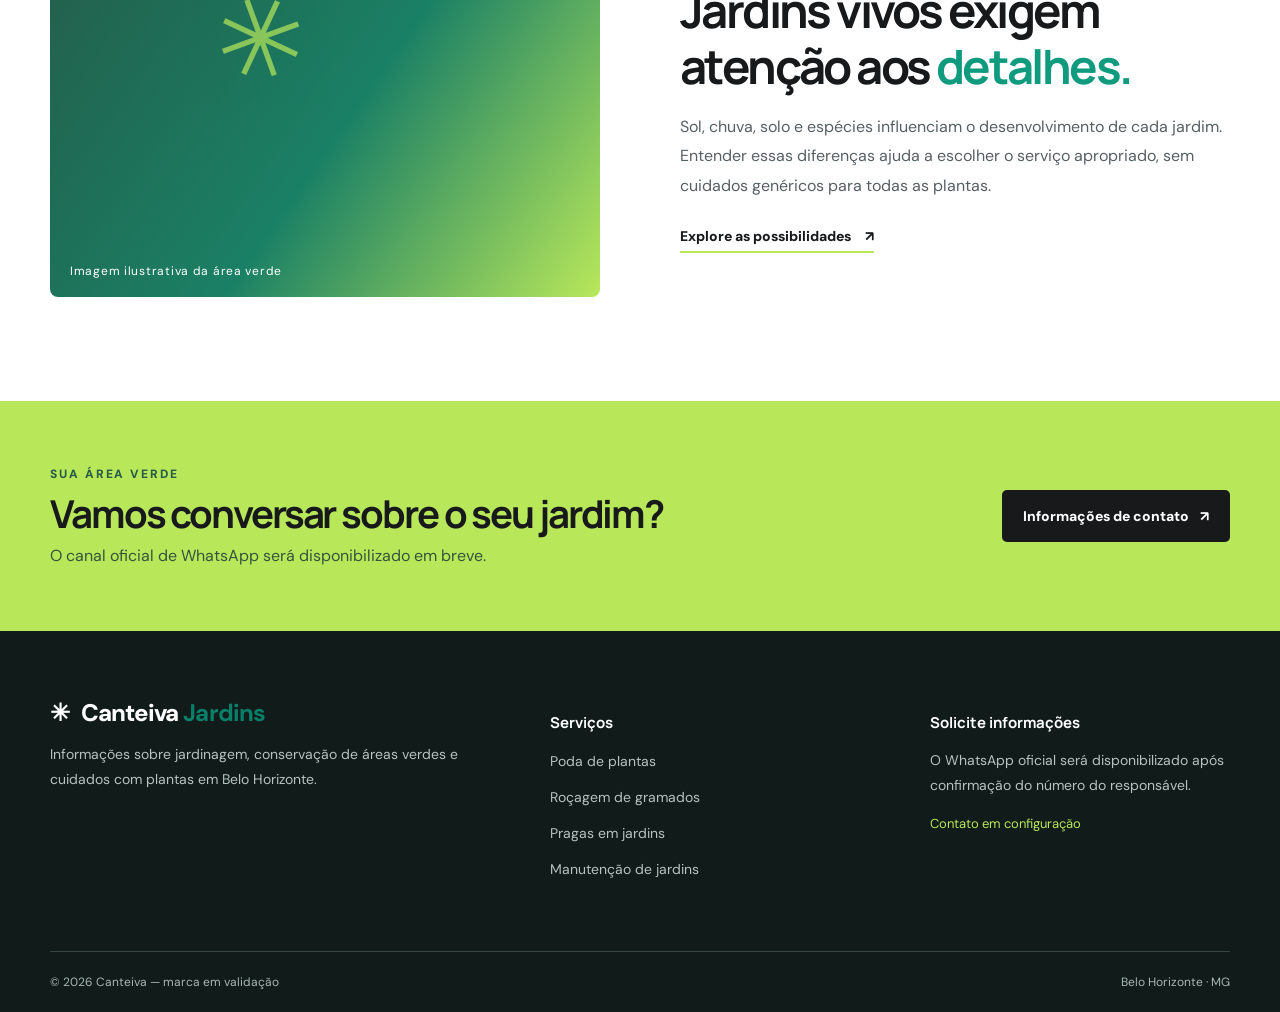
==== commit 98578189: "feat: adota identidade Canteiva e apresenta jardinagem para condominios" ====
--- a/index.html
+++ b/index.html
@@ -1 +1 @@
-<!doctype html><html lang="pt-BR"><head><meta charset="UTF-8"><meta name="viewport" content="width=device-width, initial-scale=1"><meta name="description" content="Poda de plantas, roçagem, controle de pragas em jardins e manutenção de áreas verdes em Belo Horizonte."><meta name="robots" content="index,follow"><meta name="theme-color" content="#17191B"><title>Serviços de jardinagem em Belo Horizonte | Jardinagem BH</title><link rel="stylesheet" href="./assets/site.css"><script defer src="./assets/site.js"></script></head><body><header class="site-header"><div class="container nav"><a href="./" class="brand" aria-label="Voltar à página inicial"><span class="brand-mark" aria-hidden="true">✳</span><span>Jardinagem <b>BH</b></span></a><button class="menu-toggle" type="button" aria-controls="site-menu" aria-expanded="false">Menu <span aria-hidden="true">☰</span></button><nav id="site-menu" aria-label="Navegação principal"><a href="./">Início</a><a href="./servicos/">Serviços</a><a href="./#como-funciona">Como funciona</a><a class="nav-contact" href="./#contato">Solicitar atendimento <span aria-hidden="true">↗</span></a></nav></div></header><main><section class="hero"><div class="container hero-layout"><div class="hero-copy"><span class="eyebrow"><span class="dot"></span> JARDINAGEM EM BELO HORIZONTE</span><h1>Um jardim bem cuidado transforma <em>cada espaço.</em></h1><p>Serviços de jardinagem para acompanhar o crescimento das plantas e conservar áreas verdes em Belo Horizonte, com atenção às necessidades de cada ambiente.</p><div class="hero-actions"><a class="btn btn-primary" href="./servicos/">Conheça os serviços <span aria-hidden="true">↗</span></a><a class="btn btn-secondary" href="#contato">Solicitar informações</a></div><div class="hero-foot"><span><b>04</b> frentes de cuidado</span><span>Residências · Condomínios · Empresas</span></div></div><div class="hero-media"><figure class="image-holder hero-picture" data-image-placeholder><picture><source type="image/avif" srcset="./images/servicos-de-jardinagem/foto-16-jardim-gramado-comercial-480.avif 480w, ./images/servicos-de-jardinagem/foto-16-jardim-gramado-comercial-960.avif 960w, ./images/servicos-de-jardinagem/foto-16-jardim-gramado-comercial-1400.avif 1400w" sizes="(max-width: 700px) 100vw, 45vw"><source type="image/webp" srcset="./images/servicos-de-jardinagem/foto-16-jardim-gramado-comercial-480.webp 480w, ./images/servicos-de-jardinagem/foto-16-jardim-gramado-comercial-960.webp 960w, ./images/servicos-de-jardinagem/foto-16-jardim-gramado-comercial-1400.webp 1400w" sizes="(max-width: 700px) 100vw, 45vw"><img src="./images/servicos-de-jardinagem/foto-16-jardim-gramado-comercial.jpeg" alt="Jardim com gramado e plantas ornamentais próximo a edifício comercial" width="760" height="560" sizes="(max-width: 700px) 100vw, 45vw" loading="eager" decoding="async" fetchpriority="high"></picture><figcaption>Imagem ilustrativa da área verde</figcaption></figure><div class="media-sticker"><span class="sticker-symbol">✳</span><span>Natureza e cuidado<br>no mesmo lugar.</span></div></div></div></section><section class="section" id="servicos"><div class="container"><div class="section-heading"><div><p class="kicker">O QUE FAZEMOS</p><h2>Cuidados para cada <em>área verde.</em></h2></div><p>Da manutenção de canteiros à conservação de gramados, conheça os serviços e entenda quando cada um pode ser indicado.</p></div><div class="service-grid"><article class="service-card"><figure class="image-holder " data-image-placeholder><picture><source type="image/avif" srcset="./images/poda-de-plantas/foto-04-cerca-viva-ornamental-480.avif 480w, ./images/poda-de-plantas/foto-04-cerca-viva-ornamental-960.avif 960w, ./images/poda-de-plantas/foto-04-cerca-viva-ornamental-1400.avif 1400w" sizes="(max-width: 700px) 100vw, (max-width: 1000px) 50vw, 25vw"><source type="image/webp" srcset="./images/poda-de-plantas/foto-04-cerca-viva-ornamental-480.webp 480w, ./images/poda-de-plantas/foto-04-cerca-viva-ornamental-960.webp 960w, ./images/poda-de-plantas/foto-04-cerca-viva-ornamental-1400.webp 1400w" sizes="(max-width: 700px) 100vw, (max-width: 1000px) 50vw, 25vw"><img src="./images/poda-de-plantas/foto-04-cerca-viva-ornamental.jpeg" alt="Cerca-viva ornamental ao lado de edifício" width="760" height="560" sizes="(max-width: 700px) 100vw, (max-width: 1000px) 50vw, 25vw" loading="lazy" decoding="async"></picture><figcaption>Imagem ilustrativa da área verde</figcaption></figure><div class="card-content"><div class="card-index">01 / JARDINAGEM</div><h3>Poda de plantas</h3><p>A poda acompanha o crescimento de arbustos, cercas-vivas e plantas ornamentais. O momento e a intensidade dos cortes dependem da espécie e das condições do jardim.</p><a class="text-link" href="./servicos/poda-de-plantas/">Conhecer serviço <span aria-hidden="true">↗</span></a></div></article><article class="service-card"><figure class="image-holder " data-image-placeholder><picture><source type="image/avif" srcset="./images/rocagem-de-gramados/foto-08-talude-gramado-via-480.avif 480w, ./images/rocagem-de-gramados/foto-08-talude-gramado-via-960.avif 960w, ./images/rocagem-de-gramados/foto-08-talude-gramado-via-1400.avif 1400w" sizes="(max-width: 700px) 100vw, (max-width: 1000px) 50vw, 25vw"><source type="image/webp" srcset="./images/rocagem-de-gramados/foto-08-talude-gramado-via-480.webp 480w, ./images/rocagem-de-gramados/foto-08-talude-gramado-via-960.webp 960w, ./images/rocagem-de-gramados/foto-08-talude-gramado-via-1400.webp 1400w" sizes="(max-width: 700px) 100vw, (max-width: 1000px) 50vw, 25vw"><img src="./images/rocagem-de-gramados/foto-08-talude-gramado-via.jpeg" alt="Talude coberto por gramado junto a uma via asfaltada" width="760" height="560" sizes="(max-width: 700px) 100vw, (max-width: 1000px) 50vw, 25vw" loading="lazy" decoding="async"></picture><figcaption>Imagem ilustrativa da área verde</figcaption></figure><div class="card-content"><div class="card-index">02 / JARDINAGEM</div><h3>Roçagem de gramados</h3><p>Gramados cultivados e vegetação espontânea pedem abordagens diferentes. A conservação considera crescimento, acesso, uso da área e segurança.</p><a class="text-link" href="./servicos/rocagem-de-gramados/">Conhecer serviço <span aria-hidden="true">↗</span></a></div></article><article class="service-card"><figure class="image-holder " data-image-placeholder><picture><source type="image/avif" srcset="./images/manutencao-de-jardins/foto-17-planta-folhas-verdes-amarelas-480.avif 480w, ./images/manutencao-de-jardins/foto-17-planta-folhas-verdes-amarelas-960.avif 960w, ./images/manutencao-de-jardins/foto-17-planta-folhas-verdes-amarelas-1400.avif 1400w" sizes="(max-width: 700px) 100vw, (max-width: 1000px) 50vw, 25vw"><source type="image/webp" srcset="./images/manutencao-de-jardins/foto-17-planta-folhas-verdes-amarelas-480.webp 480w, ./images/manutencao-de-jardins/foto-17-planta-folhas-verdes-amarelas-960.webp 960w, ./images/manutencao-de-jardins/foto-17-planta-folhas-verdes-amarelas-1400.webp 1400w" sizes="(max-width: 700px) 100vw, (max-width: 1000px) 50vw, 25vw"><img src="./images/manutencao-de-jardins/foto-17-planta-folhas-verdes-amarelas.jpeg" alt="Planta ornamental de folhas verdes e amareladas" width="760" height="560" sizes="(max-width: 700px) 100vw, (max-width: 1000px) 50vw, 25vw" loading="lazy" decoding="async"></picture><figcaption>Imagem ilustrativa da área verde</figcaption></figure><div class="card-content"><div class="card-index">03 / JARDINAGEM</div><h3>Pragas em jardins</h3><p>Alterações em folhas e brotações podem ter diversas causas. A avaliação distingue possíveis pragas, doenças e condições inadequadas de cultivo antes de indicar cuidados.</p><a class="text-link" href="./servicos/controle-de-pragas-em-jardins/">Conhecer serviço <span aria-hidden="true">↗</span></a></div></article><article class="service-card"><figure class="image-holder " data-image-placeholder><picture><source type="image/avif" srcset="./images/manutencao-de-jardins/foto-10-jardineira-circular-comercial-480.avif 480w, ./images/manutencao-de-jardins/foto-10-jardineira-circular-comercial-960.avif 960w, ./images/manutencao-de-jardins/foto-10-jardineira-circular-comercial-1400.avif 1400w" sizes="(max-width: 700px) 100vw, (max-width: 1000px) 50vw, 25vw"><source type="image/webp" srcset="./images/manutencao-de-jardins/foto-10-jardineira-circular-comercial-480.webp 480w, ./images/manutencao-de-jardins/foto-10-jardineira-circular-comercial-960.webp 960w, ./images/manutencao-de-jardins/foto-10-jardineira-circular-comercial-1400.webp 1400w" sizes="(max-width: 700px) 100vw, (max-width: 1000px) 50vw, 25vw"><img src="./images/manutencao-de-jardins/foto-10-jardineira-circular-comercial.jpeg" alt="Jardineira circular com plantas ornamentais" width="760" height="560" sizes="(max-width: 700px) 100vw, (max-width: 1000px) 50vw, 25vw" loading="lazy" decoding="async"></picture><figcaption>Imagem ilustrativa da área verde</figcaption></figure><div class="card-content"><div class="card-index">04 / JARDINAGEM</div><h3>Manutenção de jardins</h3><p>A manutenção reúne cuidados com plantas ornamentais, gramados, canteiros e condições de solo, luz e umidade. Cada jardim pede observação específica.</p><a class="text-link" href="./servicos/manutencao-de-jardins/">Conhecer serviço <span aria-hidden="true">↗</span></a></div></article></div><div class="section-action"><a class="btn btn-dark" href="./servicos/">Ver todos os serviços <span aria-hidden="true">↗</span></a></div></div></section><section class="contrast-section" id="como-funciona"><div class="container contrast-grid"><div><p class="kicker kicker-light">UM CUIDADO DE CADA VEZ</p><h2>O jardim é único.<br><span>O cuidado também.</span></h2><p>A necessidade de cada espaço depende das espécies, da incidência de luz, da água, do crescimento e das condições de acesso.</p><a class="btn btn-lime" href="./servicos/manutencao-de-jardins/">Saiba mais sobre manutenção <span aria-hidden="true">↗</span></a></div><ol class="steps"><li><span>01</span><div><h3>Entenda sua necessidade</h3><p>Identifique se a área precisa de poda, corte de grama, avaliação de plantas ou manutenção.</p></div></li><li><span>02</span><div><h3>Descreva o local</h3><p>Informe características das plantas, tamanho aproximado da área e condições de acesso.</p></div></li><li><span>03</span><div><h3>Avalie o atendimento</h3><p>O escopo depende das condições do jardim e das informações apresentadas.</p></div></li></ol></div></section><section class="section editorial"><div class="container editorial-grid"><figure class="image-holder editorial-image" data-image-placeholder><picture><source type="image/avif" srcset="./images/servicos-de-jardinagem/foto-18-flores-rosadas-canteiro-480.avif 480w, ./images/servicos-de-jardinagem/foto-18-flores-rosadas-canteiro-960.avif 960w, ./images/servicos-de-jardinagem/foto-18-flores-rosadas-canteiro-1400.avif 1400w" sizes="(max-width: 700px) 100vw, (max-width: 1000px) 50vw, 25vw"><source type="image/webp" srcset="./images/servicos-de-jardinagem/foto-18-flores-rosadas-canteiro-480.webp 480w, ./images/servicos-de-jardinagem/foto-18-flores-rosadas-canteiro-960.webp 960w, ./images/servicos-de-jardinagem/foto-18-flores-rosadas-canteiro-1400.webp 1400w" sizes="(max-width: 700px) 100vw, (max-width: 1000px) 50vw, 25vw"><img src="./images/servicos-de-jardinagem/foto-18-flores-rosadas-canteiro.jpeg" alt="Flores rosadas em canteiro com vegetação de forração" width="760" height="560" sizes="(max-width: 700px) 100vw, (max-width: 1000px) 50vw, 25vw" loading="lazy" decoding="async"></picture><figcaption>Imagem ilustrativa da área verde</figcaption></figure><div><p class="kicker">BELO HORIZONTE, MG</p><h2>Jardins vivos exigem atenção aos <em>detalhes.</em></h2><p>Sol, chuva, solo e espécies influenciam o desenvolvimento de cada jardim. Entender essas diferenças ajuda a escolher o serviço apropriado, sem cuidados genéricos para todas as plantas.</p><a class="text-link" href="./servicos/">Explore as possibilidades <span aria-hidden="true">↗</span></a></div></div></section><section class="cta-band"><div class="container cta-inner"><div><p class="kicker">SUA ÁREA VERDE</p><h2>Vamos conversar sobre o seu jardim?</h2><p>O canal oficial de WhatsApp será disponibilizado em breve.</p></div><a class="btn btn-dark" href="#contato">Informações de contato <span aria-hidden="true">↗</span></a></div></section></main><footer class="footer"><div class="container footer-grid"><div><a href="./" class="brand brand-footer">✳ <span>Jardinagem <b>BH</b></span></a><p>Informações sobre jardinagem, conservação de áreas verdes e cuidados com plantas em Belo Horizonte.</p></div><div><h3>Serviços</h3><ul><li><a href="./servicos/poda-de-plantas/">Poda de plantas</a></li><li><a href="./servicos/rocagem-de-gramados/">Roçagem de gramados</a></li><li><a href="./servicos/controle-de-pragas-em-jardins/">Pragas em jardins</a></li><li><a href="./servicos/manutencao-de-jardins/">Manutenção de jardins</a></li></ul></div><div id="contato"><h3>Solicite informações</h3><p>O WhatsApp oficial será disponibilizado após confirmação do número do responsável.</p><a href="./#contato" class="footer-note">Contato em configuração</a></div></div><div class="container footer-bottom"><span>© <span data-year>2026</span> Jardinagem BH — nome provisório</span><span>Belo Horizonte · MG</span></div></footer></body></html>+<!doctype html><html lang="pt-BR"><head><meta charset="UTF-8"><meta name="viewport" content="width=device-width, initial-scale=1"><meta name="description" content="Canteiva: serviços de jardinagem em Belo Horizonte para residências, condomínios e empresas. Manutenção de jardins, poda ornamental e roçagem."><meta name="robots" content="index,follow"><meta name="theme-color" content="#17191B"><title>Canteiva | Jardinagem em Belo Horizonte para Casas, Condomínios e Empresas</title><link rel="stylesheet" href="./assets/site.css"><script defer src="./assets/site.js"></script></head><body><header class="site-header"><div class="container nav"><a href="./" class="brand" aria-label="Voltar à página inicial"><span class="brand-mark" aria-hidden="true">✳</span><span>Canteiva <b>Jardins</b></span></a><button class="menu-toggle" type="button" aria-controls="site-menu" aria-expanded="false">Menu <span aria-hidden="true">☰</span></button><nav id="site-menu" aria-label="Navegação principal"><a href="./">Início</a><a href="./servicos/">Serviços</a><a href="./jardinagem-para-condominios/">Condomínios</a><a href="./#como-funciona">Como funciona</a><a class="nav-contact" href="./#contato">Solicitar atendimento <span aria-hidden="true">↗</span></a></nav></div></header><main><section class="hero"><div class="container hero-layout"><div class="hero-copy"><span class="eyebrow"><span class="dot"></span> JARDINAGEM EM BELO HORIZONTE</span><h1>Um jardim bem cuidado transforma <em>cada espaço.</em></h1><p>A Canteiva apresenta soluções de jardinagem e conservação de áreas verdes para residências, condomínios e empresas em Belo Horizonte, considerando as necessidades de cada ambiente.</p><div class="hero-actions"><a class="btn btn-primary" href="./servicos/">Conheça os serviços <span aria-hidden="true">↗</span></a><a class="btn btn-secondary" href="#contato">Solicitar informações</a></div><div class="hero-foot"><span><b>04</b> frentes de cuidado</span><span>Residências · Condomínios · Empresas</span></div></div><div class="hero-media"><figure class="image-holder hero-picture" data-image-placeholder><picture><source type="image/avif" srcset="./images/servicos-de-jardinagem/foto-16-jardim-gramado-comercial-480.avif 480w, ./images/servicos-de-jardinagem/foto-16-jardim-gramado-comercial-960.avif 960w, ./images/servicos-de-jardinagem/foto-16-jardim-gramado-comercial-1400.avif 1400w" sizes="(max-width: 700px) 100vw, 45vw"><source type="image/webp" srcset="./images/servicos-de-jardinagem/foto-16-jardim-gramado-comercial-480.webp 480w, ./images/servicos-de-jardinagem/foto-16-jardim-gramado-comercial-960.webp 960w, ./images/servicos-de-jardinagem/foto-16-jardim-gramado-comercial-1400.webp 1400w" sizes="(max-width: 700px) 100vw, 45vw"><img src="./images/servicos-de-jardinagem/foto-16-jardim-gramado-comercial.jpeg" alt="Jardim com gramado e plantas ornamentais próximo a edifício comercial" width="760" height="560" sizes="(max-width: 700px) 100vw, 45vw" loading="eager" decoding="async" fetchpriority="high"></picture><figcaption>Imagem ilustrativa da área verde</figcaption></figure><div class="media-sticker"><span class="sticker-symbol">✳</span><span>Natureza e cuidado<br>no mesmo lugar.</span></div></div></div></section><section class="section" id="servicos"><div class="container"><div class="section-heading"><div><p class="kicker">O QUE FAZEMOS</p><h2>Cuidados para cada <em>área verde.</em></h2></div><p>Da manutenção de canteiros à conservação de gramados em residências, condomínios e empresas, conheça os cuidados indicados para cada tipo de área.</p></div><div class="service-grid"><article class="service-card"><figure class="image-holder " data-image-placeholder><picture><source type="image/avif" srcset="./images/poda-de-plantas/foto-04-cerca-viva-ornamental-480.avif 480w, ./images/poda-de-plantas/foto-04-cerca-viva-ornamental-960.avif 960w, ./images/poda-de-plantas/foto-04-cerca-viva-ornamental-1400.avif 1400w" sizes="(max-width: 700px) 100vw, (max-width: 1000px) 50vw, 25vw"><source type="image/webp" srcset="./images/poda-de-plantas/foto-04-cerca-viva-ornamental-480.webp 480w, ./images/poda-de-plantas/foto-04-cerca-viva-ornamental-960.webp 960w, ./images/poda-de-plantas/foto-04-cerca-viva-ornamental-1400.webp 1400w" sizes="(max-width: 700px) 100vw, (max-width: 1000px) 50vw, 25vw"><img src="./images/poda-de-plantas/foto-04-cerca-viva-ornamental.jpeg" alt="Cerca-viva ornamental ao lado de edifício" width="760" height="560" sizes="(max-width: 700px) 100vw, (max-width: 1000px) 50vw, 25vw" loading="lazy" decoding="async"></picture><figcaption>Imagem ilustrativa da área verde</figcaption></figure><div class="card-content"><div class="card-index">01 / JARDINAGEM</div><h3>Poda de plantas</h3><p>A poda acompanha o crescimento de arbustos, cercas-vivas e plantas ornamentais. O momento e a intensidade dos cortes dependem da espécie e das condições do jardim.</p><a class="text-link" href="./servicos/poda-de-plantas/">Conhecer serviço <span aria-hidden="true">↗</span></a></div></article><article class="service-card"><figure class="image-holder " data-image-placeholder><picture><source type="image/avif" srcset="./images/rocagem-de-gramados/foto-08-talude-gramado-via-480.avif 480w, ./images/rocagem-de-gramados/foto-08-talude-gramado-via-960.avif 960w, ./images/rocagem-de-gramados/foto-08-talude-gramado-via-1400.avif 1400w" sizes="(max-width: 700px) 100vw, (max-width: 1000px) 50vw, 25vw"><source type="image/webp" srcset="./images/rocagem-de-gramados/foto-08-talude-gramado-via-480.webp 480w, ./images/rocagem-de-gramados/foto-08-talude-gramado-via-960.webp 960w, ./images/rocagem-de-gramados/foto-08-talude-gramado-via-1400.webp 1400w" sizes="(max-width: 700px) 100vw, (max-width: 1000px) 50vw, 25vw"><img src="./images/rocagem-de-gramados/foto-08-talude-gramado-via.jpeg" alt="Talude coberto por gramado junto a uma via asfaltada" width="760" height="560" sizes="(max-width: 700px) 100vw, (max-width: 1000px) 50vw, 25vw" loading="lazy" decoding="async"></picture><figcaption>Imagem ilustrativa da área verde</figcaption></figure><div class="card-content"><div class="card-index">02 / JARDINAGEM</div><h3>Roçagem de gramados</h3><p>Gramados cultivados e vegetação espontânea pedem abordagens diferentes. A conservação considera crescimento, acesso, uso da área e segurança.</p><a class="text-link" href="./servicos/rocagem-de-gramados/">Conhecer serviço <span aria-hidden="true">↗</span></a></div></article><article class="service-card"><figure class="image-holder " data-image-placeholder><picture><source type="image/avif" srcset="./images/manutencao-de-jardins/foto-17-planta-folhas-verdes-amarelas-480.avif 480w, ./images/manutencao-de-jardins/foto-17-planta-folhas-verdes-amarelas-960.avif 960w, ./images/manutencao-de-jardins/foto-17-planta-folhas-verdes-amarelas-1400.avif 1400w" sizes="(max-width: 700px) 100vw, (max-width: 1000px) 50vw, 25vw"><source type="image/webp" srcset="./images/manutencao-de-jardins/foto-17-planta-folhas-verdes-amarelas-480.webp 480w, ./images/manutencao-de-jardins/foto-17-planta-folhas-verdes-amarelas-960.webp 960w, ./images/manutencao-de-jardins/foto-17-planta-folhas-verdes-amarelas-1400.webp 1400w" sizes="(max-width: 700px) 100vw, (max-width: 1000px) 50vw, 25vw"><img src="./images/manutencao-de-jardins/foto-17-planta-folhas-verdes-amarelas.jpeg" alt="Planta ornamental de folhas verdes e amareladas" width="760" height="560" sizes="(max-width: 700px) 100vw, (max-width: 1000px) 50vw, 25vw" loading="lazy" decoding="async"></picture><figcaption>Imagem ilustrativa da área verde</figcaption></figure><div class="card-content"><div class="card-index">03 / JARDINAGEM</div><h3>Pragas em jardins</h3><p>Alterações em folhas e brotações podem ter diversas causas. A avaliação distingue possíveis pragas, doenças e condições inadequadas de cultivo antes de indicar cuidados.</p><a class="text-link" href="./servicos/controle-de-pragas-em-jardins/">Conhecer serviço <span aria-hidden="true">↗</span></a></div></article><article class="service-card"><figure class="image-holder " data-image-placeholder><picture><source type="image/avif" srcset="./images/manutencao-de-jardins/foto-10-jardineira-circular-comercial-480.avif 480w, ./images/manutencao-de-jardins/foto-10-jardineira-circular-comercial-960.avif 960w, ./images/manutencao-de-jardins/foto-10-jardineira-circular-comercial-1400.avif 1400w" sizes="(max-width: 700px) 100vw, (max-width: 1000px) 50vw, 25vw"><source type="image/webp" srcset="./images/manutencao-de-jardins/foto-10-jardineira-circular-comercial-480.webp 480w, ./images/manutencao-de-jardins/foto-10-jardineira-circular-comercial-960.webp 960w, ./images/manutencao-de-jardins/foto-10-jardineira-circular-comercial-1400.webp 1400w" sizes="(max-width: 700px) 100vw, (max-width: 1000px) 50vw, 25vw"><img src="./images/manutencao-de-jardins/foto-10-jardineira-circular-comercial.jpeg" alt="Jardineira circular com plantas ornamentais" width="760" height="560" sizes="(max-width: 700px) 100vw, (max-width: 1000px) 50vw, 25vw" loading="lazy" decoding="async"></picture><figcaption>Imagem ilustrativa da área verde</figcaption></figure><div class="card-content"><div class="card-index">04 / JARDINAGEM</div><h3>Manutenção de jardins</h3><p>A manutenção reúne cuidados com plantas ornamentais, gramados, canteiros e condições de solo, luz e umidade. Cada jardim pede observação específica.</p><a class="text-link" href="./servicos/manutencao-de-jardins/">Conhecer serviço <span aria-hidden="true">↗</span></a></div></article></div><div class="section-action"><a class="btn btn-dark" href="./servicos/">Ver todos os serviços <span aria-hidden="true">↗</span></a></div></div></section><section class="section condo-feature" id="condominios"><div class="container condo-feature-grid"><div><p class="kicker">PARA SÍNDICOS E ADMINISTRADORAS</p><h2>Áreas comuns cuidadas, <em>jardins valorizados.</em></h2><p>A conservação das áreas verdes de um condomínio envolve gramados, arbustos, canteiros e espaços de circulação. As necessidades variam conforme a vegetação, o tamanho das áreas e as condições de acesso.</p><p>Conheça possibilidades de manutenção periódica de jardins, poda ornamental e conservação de gramados em áreas compartilhadas.</p><a href="./jardinagem-para-condominios/" class="btn btn-dark">Jardinagem para condomínios <span aria-hidden="true">↗</span></a></div><div class="condo-feature-panel"><span class="condo-feature-tag">JARDINAGEM EM CONDOMÍNIOS</span><h3>Conservação de áreas verdes coletivas</h3><ul><li>Jardins e canteiros ornamentais</li><li>Gramados e áreas de circulação</li><li>Arbustos e cercas-vivas</li><li>Avaliação das necessidades de manutenção</li></ul></div></div></section><section class="contrast-section" id="como-funciona"><div class="container contrast-grid"><div><p class="kicker kicker-light">UM CUIDADO DE CADA VEZ</p><h2>O jardim é único.<br><span>O cuidado também.</span></h2><p>A necessidade de cada espaço depende das espécies, da incidência de luz, da água, do crescimento e das condições de acesso.</p><a class="btn btn-lime" href="./servicos/manutencao-de-jardins/">Saiba mais sobre manutenção <span aria-hidden="true">↗</span></a></div><ol class="steps"><li><span>01</span><div><h3>Entenda sua necessidade</h3><p>Identifique se a área precisa de poda, corte de grama, avaliação de plantas ou manutenção.</p></div></li><li><span>02</span><div><h3>Descreva o local</h3><p>Informe características das plantas, tamanho aproximado da área e condições de acesso.</p></div></li><li><span>03</span><div><h3>Avalie o atendimento</h3><p>O escopo depende das condições do jardim e das informações apresentadas.</p></div></li></ol></div></section><section class="section editorial"><div class="container editorial-grid"><figure class="image-holder editorial-image" data-image-placeholder><picture><source type="image/avif" srcset="./images/servicos-de-jardinagem/foto-18-flores-rosadas-canteiro-480.avif 480w, ./images/servicos-de-jardinagem/foto-18-flores-rosadas-canteiro-960.avif 960w, ./images/servicos-de-jardinagem/foto-18-flores-rosadas-canteiro-1400.avif 1400w" sizes="(max-width: 700px) 100vw, (max-width: 1000px) 50vw, 25vw"><source type="image/webp" srcset="./images/servicos-de-jardinagem/foto-18-flores-rosadas-canteiro-480.webp 480w, ./images/servicos-de-jardinagem/foto-18-flores-rosadas-canteiro-960.webp 960w, ./images/servicos-de-jardinagem/foto-18-flores-rosadas-canteiro-1400.webp 1400w" sizes="(max-width: 700px) 100vw, (max-width: 1000px) 50vw, 25vw"><img src="./images/servicos-de-jardinagem/foto-18-flores-rosadas-canteiro.jpeg" alt="Flores rosadas em canteiro com vegetação de forração" width="760" height="560" sizes="(max-width: 700px) 100vw, (max-width: 1000px) 50vw, 25vw" loading="lazy" decoding="async"></picture><figcaption>Imagem ilustrativa da área verde</figcaption></figure><div><p class="kicker">BELO HORIZONTE, MG</p><h2>Jardins vivos exigem atenção aos <em>detalhes.</em></h2><p>Sol, chuva, solo e espécies influenciam o desenvolvimento de cada jardim. Entender essas diferenças ajuda a escolher o serviço apropriado, sem cuidados genéricos para todas as plantas.</p><a class="text-link" href="./servicos/">Explore as possibilidades <span aria-hidden="true">↗</span></a></div></div></section><section class="cta-band"><div class="container cta-inner"><div><p class="kicker">SUA ÁREA VERDE</p><h2>Vamos conversar sobre o seu jardim?</h2><p>O canal oficial de WhatsApp será disponibilizado em breve.</p></div><a class="btn btn-dark" href="#contato">Informações de contato <span aria-hidden="true">↗</span></a></div></section></main><footer class="footer"><div class="container footer-grid"><div><a href="./" class="brand brand-footer">✳ <span>Canteiva <b>Jardins</b></span></a><p>Informações sobre jardinagem, conservação de áreas verdes e cuidados com plantas em Belo Horizonte.</p></div><div><h3>Serviços</h3><ul><li><a href="./servicos/poda-de-plantas/">Poda de plantas</a></li><li><a href="./servicos/rocagem-de-gramados/">Roçagem de gramados</a></li><li><a href="./servicos/controle-de-pragas-em-jardins/">Pragas em jardins</a></li><li><a href="./servicos/manutencao-de-jardins/">Manutenção de jardins</a></li></ul></div><div id="contato"><h3>Solicite informações</h3><p>O WhatsApp oficial será disponibilizado após confirmação do número do responsável.</p><a href="./#contato" class="footer-note">Contato em configuração</a></div></div><div class="container footer-bottom"><span>© <span data-year>2026</span> Canteiva — marca em validação</span><span>Belo Horizonte · MG</span></div></footer></body></html>
--- a/assets/site.css
+++ b/assets/site.css
@@ -15,3 +15,8 @@
 /* Evidenciar o gramado na fotografia vertical de roçagem em cards. */
 .service-card .image-holder:has(img[src*="foto-08"]) picture img{object-position:center 10%}
 @media(max-width:700px){.service-card .image-holder:has(img[src*="foto-08"]) picture img{object-position:center 12%}}
+
+/* Evita quebra do ano no rodapé mobile. */
+@media(max-width:700px){.footer-bottom > span > span{display:inline}}
+
+.brand b{color:#087f68}.condo-feature{background:#f7f7f5}.condo-feature-grid{display:grid;grid-template-columns:1.15fr .85fr;align-items:center;gap:72px}.condo-feature-grid h2{font-size:clamp(32px,3.5vw,48px);line-height:1.2;letter-spacing:-.055em}.condo-feature-grid p:not(.kicker){line-height:1.8;color:var(--muted)}.condo-feature-grid .btn{margin-top:18px}.condo-feature-panel{background:#173f36;color:#fff;padding:44px;border-radius:8px}.condo-feature-tag{display:block;color:#b8e85a;letter-spacing:.12em;font-size:12px;font-weight:800}.condo-feature-panel h3{font-size:28px;letter-spacing:-.04em;line-height:1.2}.condo-feature-panel ul{padding-left:20px;line-height:2}.condo-service-link{border-top:1px solid #e3e7e3}.feature .text-link{display:inline-block;margin-top:12px}.brand{white-space:nowrap}.site-header nav{gap:22px}@media(max-width:1000px){.site-header nav{gap:14px}.condo-feature-grid{gap:35px}}@media(max-width:700px){.condo-feature-grid{grid-template-columns:1fr}.condo-feature-panel{padding:28px}.site-header nav{gap:22px}.brand{font-size:19px}}
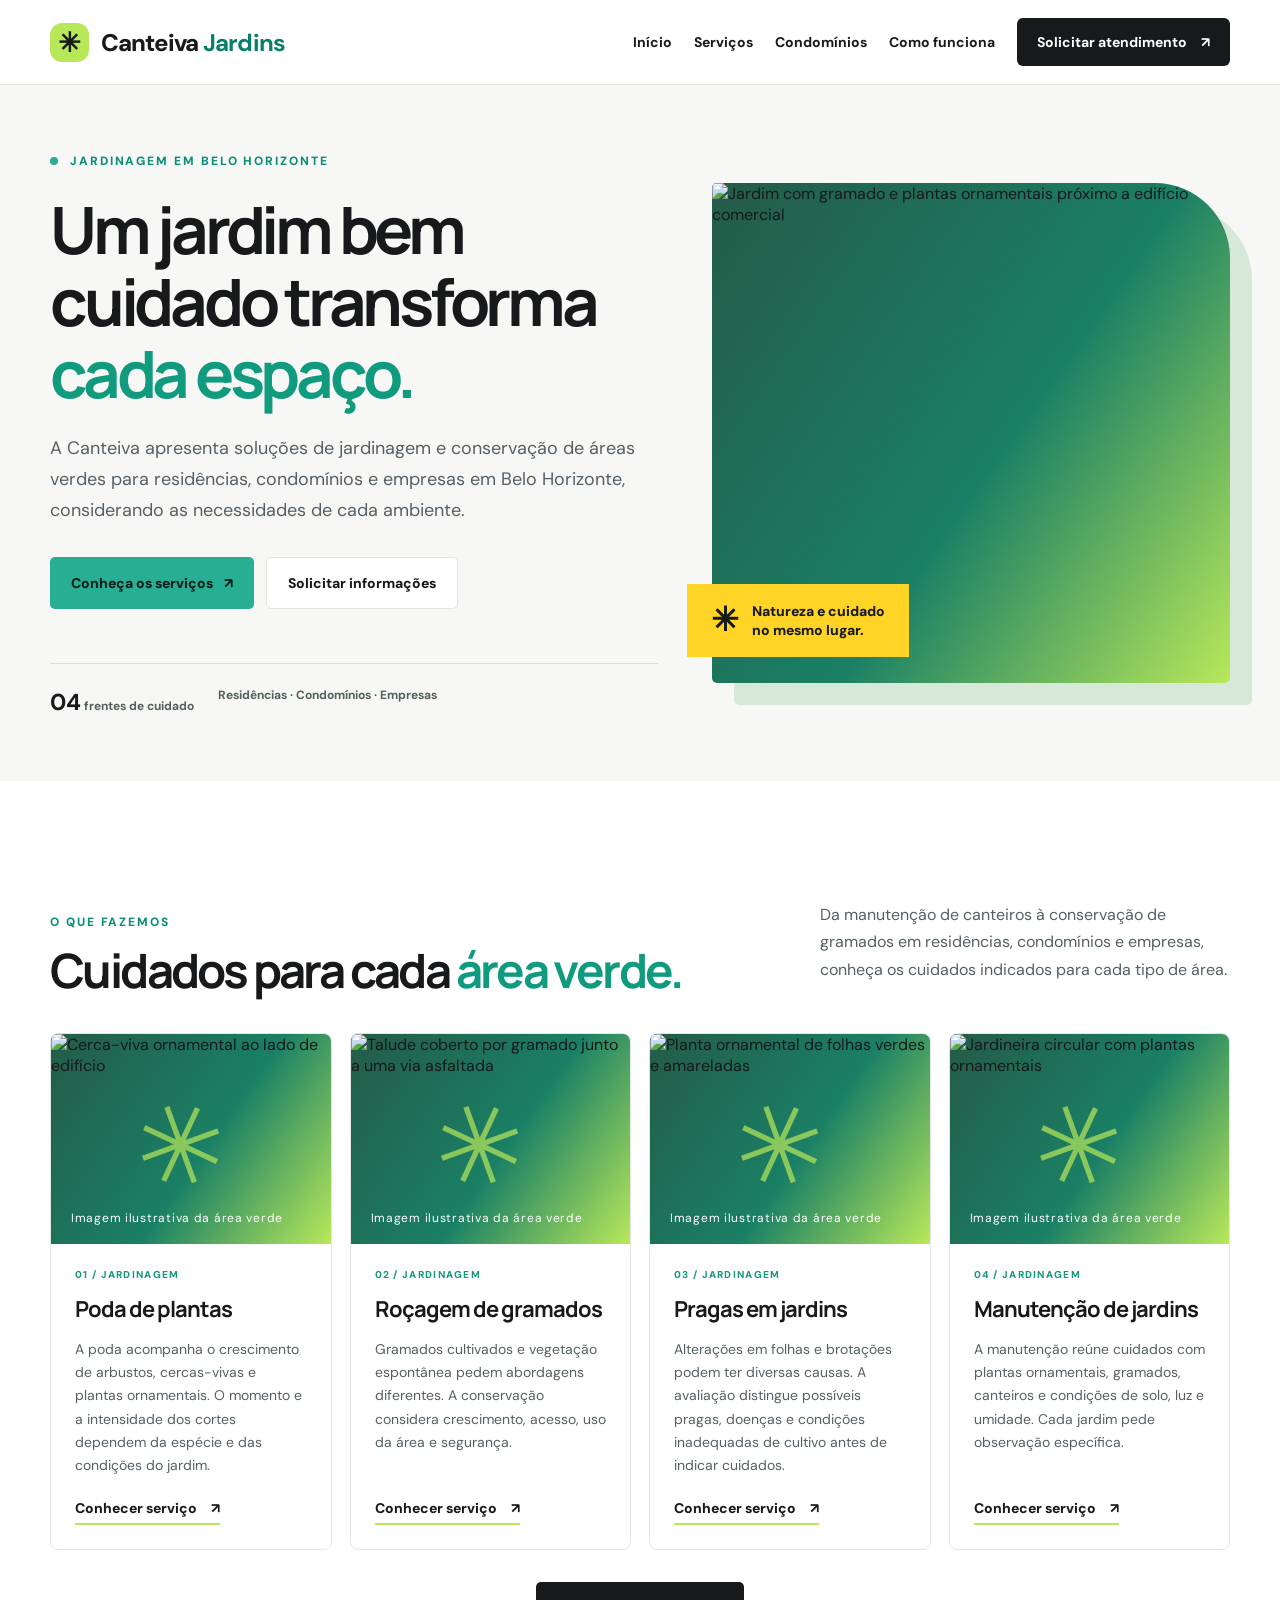
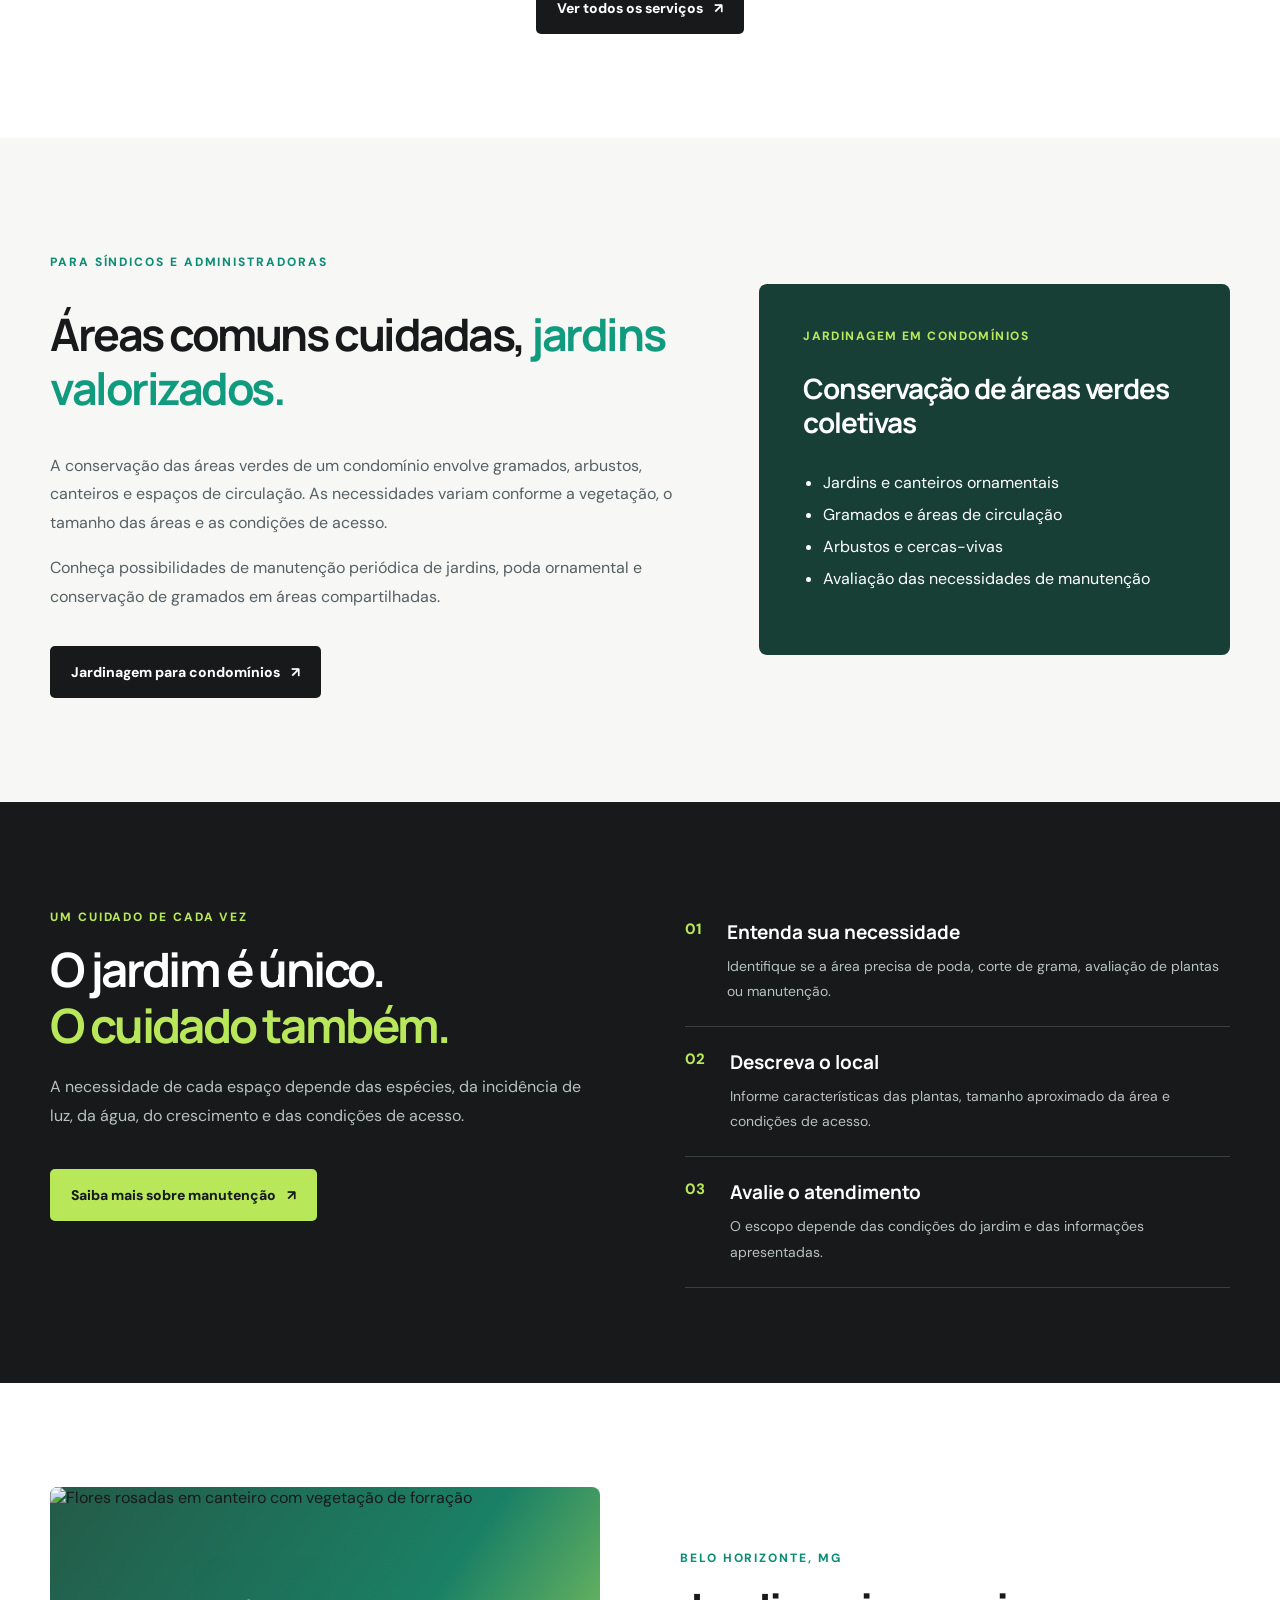
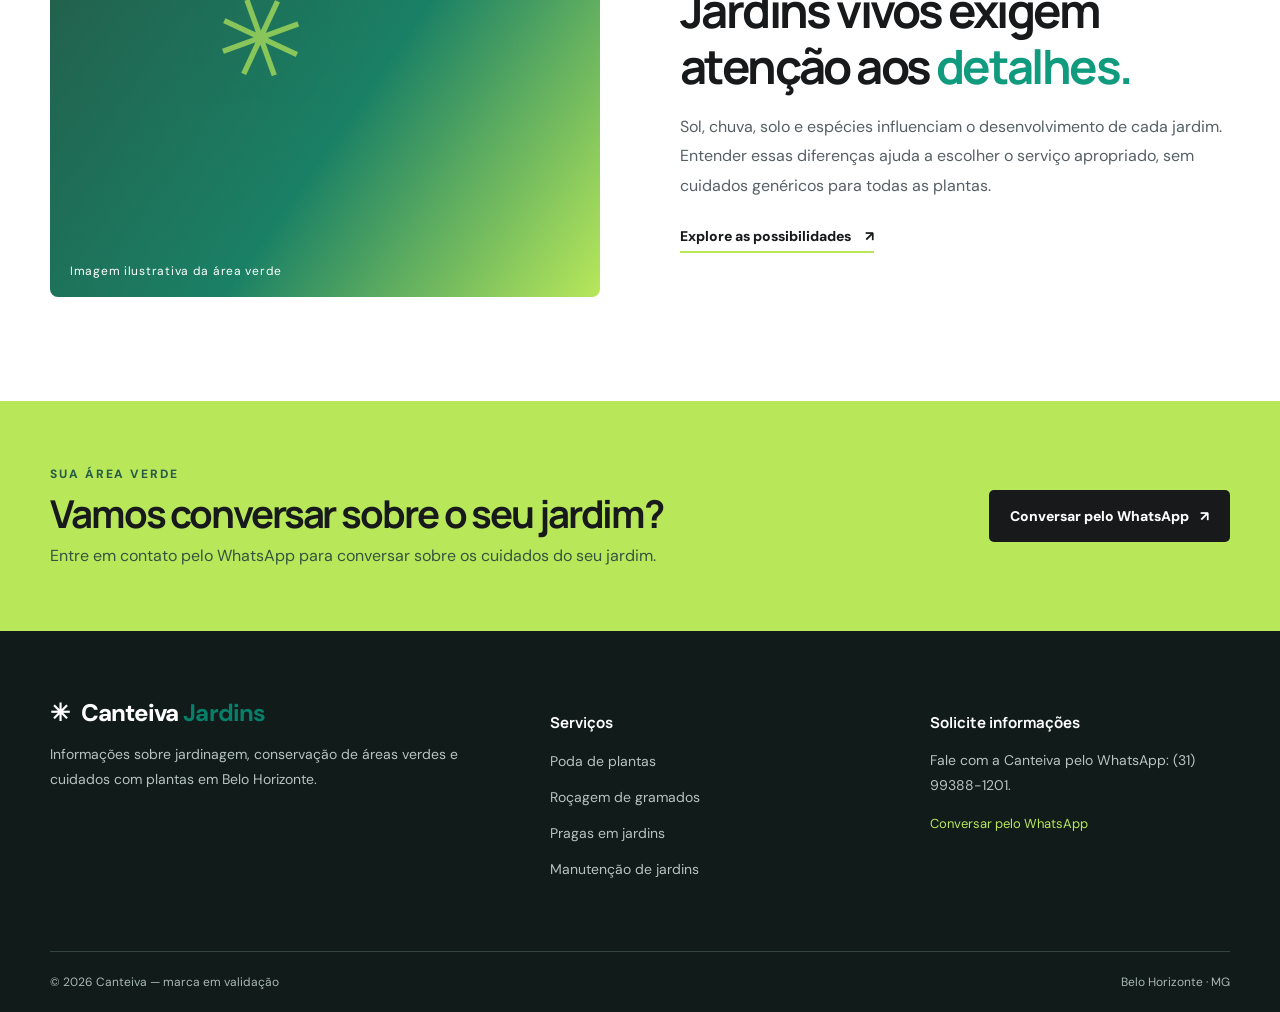
==== commit 695246f9: "feat: links de contato WhatsApp com mensagens por servico" ====
--- a/index.html
+++ b/index.html
@@ -1 +1 @@
-<!doctype html><html lang="pt-BR"><head><meta charset="UTF-8"><meta name="viewport" content="width=device-width, initial-scale=1"><meta name="description" content="Canteiva: serviços de jardinagem em Belo Horizonte para residências, condomínios e empresas. Manutenção de jardins, poda ornamental e roçagem."><meta name="robots" content="index,follow"><meta name="theme-color" content="#17191B"><title>Canteiva | Jardinagem em Belo Horizonte para Casas, Condomínios e Empresas</title><link rel="stylesheet" href="./assets/site.css"><script defer src="./assets/site.js"></script></head><body><header class="site-header"><div class="container nav"><a href="./" class="brand" aria-label="Voltar à página inicial"><span class="brand-mark" aria-hidden="true">✳</span><span>Canteiva <b>Jardins</b></span></a><button class="menu-toggle" type="button" aria-controls="site-menu" aria-expanded="false">Menu <span aria-hidden="true">☰</span></button><nav id="site-menu" aria-label="Navegação principal"><a href="./">Início</a><a href="./servicos/">Serviços</a><a href="./jardinagem-para-condominios/">Condomínios</a><a href="./#como-funciona">Como funciona</a><a class="nav-contact" href="./#contato">Solicitar atendimento <span aria-hidden="true">↗</span></a></nav></div></header><main><section class="hero"><div class="container hero-layout"><div class="hero-copy"><span class="eyebrow"><span class="dot"></span> JARDINAGEM EM BELO HORIZONTE</span><h1>Um jardim bem cuidado transforma <em>cada espaço.</em></h1><p>A Canteiva apresenta soluções de jardinagem e conservação de áreas verdes para residências, condomínios e empresas em Belo Horizonte, considerando as necessidades de cada ambiente.</p><div class="hero-actions"><a class="btn btn-primary" href="./servicos/">Conheça os serviços <span aria-hidden="true">↗</span></a><a class="btn btn-secondary" href="#contato">Solicitar informações</a></div><div class="hero-foot"><span><b>04</b> frentes de cuidado</span><span>Residências · Condomínios · Empresas</span></div></div><div class="hero-media"><figure class="image-holder hero-picture" data-image-placeholder><picture><source type="image/avif" srcset="./images/servicos-de-jardinagem/foto-16-jardim-gramado-comercial-480.avif 480w, ./images/servicos-de-jardinagem/foto-16-jardim-gramado-comercial-960.avif 960w, ./images/servicos-de-jardinagem/foto-16-jardim-gramado-comercial-1400.avif 1400w" sizes="(max-width: 700px) 100vw, 45vw"><source type="image/webp" srcset="./images/servicos-de-jardinagem/foto-16-jardim-gramado-comercial-480.webp 480w, ./images/servicos-de-jardinagem/foto-16-jardim-gramado-comercial-960.webp 960w, ./images/servicos-de-jardinagem/foto-16-jardim-gramado-comercial-1400.webp 1400w" sizes="(max-width: 700px) 100vw, 45vw"><img src="./images/servicos-de-jardinagem/foto-16-jardim-gramado-comercial.jpeg" alt="Jardim com gramado e plantas ornamentais próximo a edifício comercial" width="760" height="560" sizes="(max-width: 700px) 100vw, 45vw" loading="eager" decoding="async" fetchpriority="high"></picture><figcaption>Imagem ilustrativa da área verde</figcaption></figure><div class="media-sticker"><span class="sticker-symbol">✳</span><span>Natureza e cuidado<br>no mesmo lugar.</span></div></div></div></section><section class="section" id="servicos"><div class="container"><div class="section-heading"><div><p class="kicker">O QUE FAZEMOS</p><h2>Cuidados para cada <em>área verde.</em></h2></div><p>Da manutenção de canteiros à conservação de gramados em residências, condomínios e empresas, conheça os cuidados indicados para cada tipo de área.</p></div><div class="service-grid"><article class="service-card"><figure class="image-holder " data-image-placeholder><picture><source type="image/avif" srcset="./images/poda-de-plantas/foto-04-cerca-viva-ornamental-480.avif 480w, ./images/poda-de-plantas/foto-04-cerca-viva-ornamental-960.avif 960w, ./images/poda-de-plantas/foto-04-cerca-viva-ornamental-1400.avif 1400w" sizes="(max-width: 700px) 100vw, (max-width: 1000px) 50vw, 25vw"><source type="image/webp" srcset="./images/poda-de-plantas/foto-04-cerca-viva-ornamental-480.webp 480w, ./images/poda-de-plantas/foto-04-cerca-viva-ornamental-960.webp 960w, ./images/poda-de-plantas/foto-04-cerca-viva-ornamental-1400.webp 1400w" sizes="(max-width: 700px) 100vw, (max-width: 1000px) 50vw, 25vw"><img src="./images/poda-de-plantas/foto-04-cerca-viva-ornamental.jpeg" alt="Cerca-viva ornamental ao lado de edifício" width="760" height="560" sizes="(max-width: 700px) 100vw, (max-width: 1000px) 50vw, 25vw" loading="lazy" decoding="async"></picture><figcaption>Imagem ilustrativa da área verde</figcaption></figure><div class="card-content"><div class="card-index">01 / JARDINAGEM</div><h3>Poda de plantas</h3><p>A poda acompanha o crescimento de arbustos, cercas-vivas e plantas ornamentais. O momento e a intensidade dos cortes dependem da espécie e das condições do jardim.</p><a class="text-link" href="./servicos/poda-de-plantas/">Conhecer serviço <span aria-hidden="true">↗</span></a></div></article><article class="service-card"><figure class="image-holder " data-image-placeholder><picture><source type="image/avif" srcset="./images/rocagem-de-gramados/foto-08-talude-gramado-via-480.avif 480w, ./images/rocagem-de-gramados/foto-08-talude-gramado-via-960.avif 960w, ./images/rocagem-de-gramados/foto-08-talude-gramado-via-1400.avif 1400w" sizes="(max-width: 700px) 100vw, (max-width: 1000px) 50vw, 25vw"><source type="image/webp" srcset="./images/rocagem-de-gramados/foto-08-talude-gramado-via-480.webp 480w, ./images/rocagem-de-gramados/foto-08-talude-gramado-via-960.webp 960w, ./images/rocagem-de-gramados/foto-08-talude-gramado-via-1400.webp 1400w" sizes="(max-width: 700px) 100vw, (max-width: 1000px) 50vw, 25vw"><img src="./images/rocagem-de-gramados/foto-08-talude-gramado-via.jpeg" alt="Talude coberto por gramado junto a uma via asfaltada" width="760" height="560" sizes="(max-width: 700px) 100vw, (max-width: 1000px) 50vw, 25vw" loading="lazy" decoding="async"></picture><figcaption>Imagem ilustrativa da área verde</figcaption></figure><div class="card-content"><div class="card-index">02 / JARDINAGEM</div><h3>Roçagem de gramados</h3><p>Gramados cultivados e vegetação espontânea pedem abordagens diferentes. A conservação considera crescimento, acesso, uso da área e segurança.</p><a class="text-link" href="./servicos/rocagem-de-gramados/">Conhecer serviço <span aria-hidden="true">↗</span></a></div></article><article class="service-card"><figure class="image-holder " data-image-placeholder><picture><source type="image/avif" srcset="./images/manutencao-de-jardins/foto-17-planta-folhas-verdes-amarelas-480.avif 480w, ./images/manutencao-de-jardins/foto-17-planta-folhas-verdes-amarelas-960.avif 960w, ./images/manutencao-de-jardins/foto-17-planta-folhas-verdes-amarelas-1400.avif 1400w" sizes="(max-width: 700px) 100vw, (max-width: 1000px) 50vw, 25vw"><source type="image/webp" srcset="./images/manutencao-de-jardins/foto-17-planta-folhas-verdes-amarelas-480.webp 480w, ./images/manutencao-de-jardins/foto-17-planta-folhas-verdes-amarelas-960.webp 960w, ./images/manutencao-de-jardins/foto-17-planta-folhas-verdes-amarelas-1400.webp 1400w" sizes="(max-width: 700px) 100vw, (max-width: 1000px) 50vw, 25vw"><img src="./images/manutencao-de-jardins/foto-17-planta-folhas-verdes-amarelas.jpeg" alt="Planta ornamental de folhas verdes e amareladas" width="760" height="560" sizes="(max-width: 700px) 100vw, (max-width: 1000px) 50vw, 25vw" loading="lazy" decoding="async"></picture><figcaption>Imagem ilustrativa da área verde</figcaption></figure><div class="card-content"><div class="card-index">03 / JARDINAGEM</div><h3>Pragas em jardins</h3><p>Alterações em folhas e brotações podem ter diversas causas. A avaliação distingue possíveis pragas, doenças e condições inadequadas de cultivo antes de indicar cuidados.</p><a class="text-link" href="./servicos/controle-de-pragas-em-jardins/">Conhecer serviço <span aria-hidden="true">↗</span></a></div></article><article class="service-card"><figure class="image-holder " data-image-placeholder><picture><source type="image/avif" srcset="./images/manutencao-de-jardins/foto-10-jardineira-circular-comercial-480.avif 480w, ./images/manutencao-de-jardins/foto-10-jardineira-circular-comercial-960.avif 960w, ./images/manutencao-de-jardins/foto-10-jardineira-circular-comercial-1400.avif 1400w" sizes="(max-width: 700px) 100vw, (max-width: 1000px) 50vw, 25vw"><source type="image/webp" srcset="./images/manutencao-de-jardins/foto-10-jardineira-circular-comercial-480.webp 480w, ./images/manutencao-de-jardins/foto-10-jardineira-circular-comercial-960.webp 960w, ./images/manutencao-de-jardins/foto-10-jardineira-circular-comercial-1400.webp 1400w" sizes="(max-width: 700px) 100vw, (max-width: 1000px) 50vw, 25vw"><img src="./images/manutencao-de-jardins/foto-10-jardineira-circular-comercial.jpeg" alt="Jardineira circular com plantas ornamentais" width="760" height="560" sizes="(max-width: 700px) 100vw, (max-width: 1000px) 50vw, 25vw" loading="lazy" decoding="async"></picture><figcaption>Imagem ilustrativa da área verde</figcaption></figure><div class="card-content"><div class="card-index">04 / JARDINAGEM</div><h3>Manutenção de jardins</h3><p>A manutenção reúne cuidados com plantas ornamentais, gramados, canteiros e condições de solo, luz e umidade. Cada jardim pede observação específica.</p><a class="text-link" href="./servicos/manutencao-de-jardins/">Conhecer serviço <span aria-hidden="true">↗</span></a></div></article></div><div class="section-action"><a class="btn btn-dark" href="./servicos/">Ver todos os serviços <span aria-hidden="true">↗</span></a></div></div></section><section class="section condo-feature" id="condominios"><div class="container condo-feature-grid"><div><p class="kicker">PARA SÍNDICOS E ADMINISTRADORAS</p><h2>Áreas comuns cuidadas, <em>jardins valorizados.</em></h2><p>A conservação das áreas verdes de um condomínio envolve gramados, arbustos, canteiros e espaços de circulação. As necessidades variam conforme a vegetação, o tamanho das áreas e as condições de acesso.</p><p>Conheça possibilidades de manutenção periódica de jardins, poda ornamental e conservação de gramados em áreas compartilhadas.</p><a href="./jardinagem-para-condominios/" class="btn btn-dark">Jardinagem para condomínios <span aria-hidden="true">↗</span></a></div><div class="condo-feature-panel"><span class="condo-feature-tag">JARDINAGEM EM CONDOMÍNIOS</span><h3>Conservação de áreas verdes coletivas</h3><ul><li>Jardins e canteiros ornamentais</li><li>Gramados e áreas de circulação</li><li>Arbustos e cercas-vivas</li><li>Avaliação das necessidades de manutenção</li></ul></div></div></section><section class="contrast-section" id="como-funciona"><div class="container contrast-grid"><div><p class="kicker kicker-light">UM CUIDADO DE CADA VEZ</p><h2>O jardim é único.<br><span>O cuidado também.</span></h2><p>A necessidade de cada espaço depende das espécies, da incidência de luz, da água, do crescimento e das condições de acesso.</p><a class="btn btn-lime" href="./servicos/manutencao-de-jardins/">Saiba mais sobre manutenção <span aria-hidden="true">↗</span></a></div><ol class="steps"><li><span>01</span><div><h3>Entenda sua necessidade</h3><p>Identifique se a área precisa de poda, corte de grama, avaliação de plantas ou manutenção.</p></div></li><li><span>02</span><div><h3>Descreva o local</h3><p>Informe características das plantas, tamanho aproximado da área e condições de acesso.</p></div></li><li><span>03</span><div><h3>Avalie o atendimento</h3><p>O escopo depende das condições do jardim e das informações apresentadas.</p></div></li></ol></div></section><section class="section editorial"><div class="container editorial-grid"><figure class="image-holder editorial-image" data-image-placeholder><picture><source type="image/avif" srcset="./images/servicos-de-jardinagem/foto-18-flores-rosadas-canteiro-480.avif 480w, ./images/servicos-de-jardinagem/foto-18-flores-rosadas-canteiro-960.avif 960w, ./images/servicos-de-jardinagem/foto-18-flores-rosadas-canteiro-1400.avif 1400w" sizes="(max-width: 700px) 100vw, (max-width: 1000px) 50vw, 25vw"><source type="image/webp" srcset="./images/servicos-de-jardinagem/foto-18-flores-rosadas-canteiro-480.webp 480w, ./images/servicos-de-jardinagem/foto-18-flores-rosadas-canteiro-960.webp 960w, ./images/servicos-de-jardinagem/foto-18-flores-rosadas-canteiro-1400.webp 1400w" sizes="(max-width: 700px) 100vw, (max-width: 1000px) 50vw, 25vw"><img src="./images/servicos-de-jardinagem/foto-18-flores-rosadas-canteiro.jpeg" alt="Flores rosadas em canteiro com vegetação de forração" width="760" height="560" sizes="(max-width: 700px) 100vw, (max-width: 1000px) 50vw, 25vw" loading="lazy" decoding="async"></picture><figcaption>Imagem ilustrativa da área verde</figcaption></figure><div><p class="kicker">BELO HORIZONTE, MG</p><h2>Jardins vivos exigem atenção aos <em>detalhes.</em></h2><p>Sol, chuva, solo e espécies influenciam o desenvolvimento de cada jardim. Entender essas diferenças ajuda a escolher o serviço apropriado, sem cuidados genéricos para todas as plantas.</p><a class="text-link" href="./servicos/">Explore as possibilidades <span aria-hidden="true">↗</span></a></div></div></section><section class="cta-band"><div class="container cta-inner"><div><p class="kicker">SUA ÁREA VERDE</p><h2>Vamos conversar sobre o seu jardim?</h2><p>O canal oficial de WhatsApp será disponibilizado em breve.</p></div><a class="btn btn-dark" href="#contato">Informações de contato <span aria-hidden="true">↗</span></a></div></section></main><footer class="footer"><div class="container footer-grid"><div><a href="./" class="brand brand-footer">✳ <span>Canteiva <b>Jardins</b></span></a><p>Informações sobre jardinagem, conservação de áreas verdes e cuidados com plantas em Belo Horizonte.</p></div><div><h3>Serviços</h3><ul><li><a href="./servicos/poda-de-plantas/">Poda de plantas</a></li><li><a href="./servicos/rocagem-de-gramados/">Roçagem de gramados</a></li><li><a href="./servicos/controle-de-pragas-em-jardins/">Pragas em jardins</a></li><li><a href="./servicos/manutencao-de-jardins/">Manutenção de jardins</a></li></ul></div><div id="contato"><h3>Solicite informações</h3><p>O WhatsApp oficial será disponibilizado após confirmação do número do responsável.</p><a href="./#contato" class="footer-note">Contato em configuração</a></div></div><div class="container footer-bottom"><span>© <span data-year>2026</span> Canteiva — marca em validação</span><span>Belo Horizonte · MG</span></div></footer></body></html>+<!doctype html><html lang="pt-BR"><head><meta charset="UTF-8"><meta name="viewport" content="width=device-width, initial-scale=1"><meta name="description" content="Canteiva: serviços de jardinagem em Belo Horizonte para residências, condomínios e empresas. Manutenção de jardins, poda ornamental e roçagem."><meta name="robots" content="index,follow"><meta name="theme-color" content="#17191B"><title>Canteiva | Jardinagem em Belo Horizonte para Casas, Condomínios e Empresas</title><link rel="stylesheet" href="./assets/site.css"><script defer src="./assets/site.js"></script></head><body><header class="site-header"><div class="container nav"><a href="./" class="brand" aria-label="Voltar à página inicial"><span class="brand-mark" aria-hidden="true">✳</span><span>Canteiva <b>Jardins</b></span></a><button class="menu-toggle" type="button" aria-controls="site-menu" aria-expanded="false">Menu <span aria-hidden="true">☰</span></button><nav id="site-menu" aria-label="Navegação principal"><a href="./">Início</a><a href="./servicos/">Serviços</a><a href="./jardinagem-para-condominios/">Condomínios</a><a href="./#como-funciona">Como funciona</a><a class="nav-contact" href="https://wa.me/5531993881201?text=Ol%C3%A1!%20Conheci%20a%20Canteiva%20pelo%20site%20e%20gostaria%20de%20solicitar%20informa%C3%A7%C3%B5es%20e%20um%20or%C3%A7amento%20de%20jardinagem%20em%20Belo%20Horizonte." target="_blank" rel="noopener noreferrer" aria-label="Conversar com a Canteiva pelo WhatsApp">Solicitar atendimento <span aria-hidden="true">↗</span></a></nav></div></header><main><section class="hero"><div class="container hero-layout"><div class="hero-copy"><span class="eyebrow"><span class="dot"></span> JARDINAGEM EM BELO HORIZONTE</span><h1>Um jardim bem cuidado transforma <em>cada espaço.</em></h1><p>A Canteiva apresenta soluções de jardinagem e conservação de áreas verdes para residências, condomínios e empresas em Belo Horizonte, considerando as necessidades de cada ambiente.</p><div class="hero-actions"><a class="btn btn-primary" href="./servicos/">Conheça os serviços <span aria-hidden="true">↗</span></a><a class="btn btn-secondary" href="https://wa.me/5531993881201?text=Ol%C3%A1!%20Conheci%20a%20Canteiva%20pelo%20site%20e%20gostaria%20de%20solicitar%20informa%C3%A7%C3%B5es%20e%20um%20or%C3%A7amento%20de%20jardinagem%20em%20Belo%20Horizonte." target="_blank" rel="noopener noreferrer" aria-label="Conversar com a Canteiva pelo WhatsApp">Solicitar informações</a></div><div class="hero-foot"><span><b>04</b> frentes de cuidado</span><span>Residências · Condomínios · Empresas</span></div></div><div class="hero-media"><figure class="image-holder hero-picture" data-image-placeholder><picture><source type="image/avif" srcset="./images/servicos-de-jardinagem/foto-16-jardim-gramado-comercial-480.avif 480w, ./images/servicos-de-jardinagem/foto-16-jardim-gramado-comercial-960.avif 960w, ./images/servicos-de-jardinagem/foto-16-jardim-gramado-comercial-1400.avif 1400w" sizes="(max-width: 700px) 100vw, 45vw"><source type="image/webp" srcset="./images/servicos-de-jardinagem/foto-16-jardim-gramado-comercial-480.webp 480w, ./images/servicos-de-jardinagem/foto-16-jardim-gramado-comercial-960.webp 960w, ./images/servicos-de-jardinagem/foto-16-jardim-gramado-comercial-1400.webp 1400w" sizes="(max-width: 700px) 100vw, 45vw"><img src="./images/servicos-de-jardinagem/foto-16-jardim-gramado-comercial.jpeg" alt="Jardim com gramado e plantas ornamentais próximo a edifício comercial" width="760" height="560" sizes="(max-width: 700px) 100vw, 45vw" loading="eager" decoding="async" fetchpriority="high"></picture><figcaption>Imagem ilustrativa da área verde</figcaption></figure><div class="media-sticker"><span class="sticker-symbol">✳</span><span>Natureza e cuidado<br>no mesmo lugar.</span></div></div></div></section><section class="section" id="servicos"><div class="container"><div class="section-heading"><div><p class="kicker">O QUE FAZEMOS</p><h2>Cuidados para cada <em>área verde.</em></h2></div><p>Da manutenção de canteiros à conservação de gramados em residências, condomínios e empresas, conheça os cuidados indicados para cada tipo de área.</p></div><div class="service-grid"><article class="service-card"><figure class="image-holder " data-image-placeholder><picture><source type="image/avif" srcset="./images/poda-de-plantas/foto-04-cerca-viva-ornamental-480.avif 480w, ./images/poda-de-plantas/foto-04-cerca-viva-ornamental-960.avif 960w, ./images/poda-de-plantas/foto-04-cerca-viva-ornamental-1400.avif 1400w" sizes="(max-width: 700px) 100vw, (max-width: 1000px) 50vw, 25vw"><source type="image/webp" srcset="./images/poda-de-plantas/foto-04-cerca-viva-ornamental-480.webp 480w, ./images/poda-de-plantas/foto-04-cerca-viva-ornamental-960.webp 960w, ./images/poda-de-plantas/foto-04-cerca-viva-ornamental-1400.webp 1400w" sizes="(max-width: 700px) 100vw, (max-width: 1000px) 50vw, 25vw"><img src="./images/poda-de-plantas/foto-04-cerca-viva-ornamental.jpeg" alt="Cerca-viva ornamental ao lado de edifício" width="760" height="560" sizes="(max-width: 700px) 100vw, (max-width: 1000px) 50vw, 25vw" loading="lazy" decoding="async"></picture><figcaption>Imagem ilustrativa da área verde</figcaption></figure><div class="card-content"><div class="card-index">01 / JARDINAGEM</div><h3>Poda de plantas</h3><p>A poda acompanha o crescimento de arbustos, cercas-vivas e plantas ornamentais. O momento e a intensidade dos cortes dependem da espécie e das condições do jardim.</p><a class="text-link" href="./servicos/poda-de-plantas/">Conhecer serviço <span aria-hidden="true">↗</span></a></div></article><article class="service-card"><figure class="image-holder " data-image-placeholder><picture><source type="image/avif" srcset="./images/rocagem-de-gramados/foto-08-talude-gramado-via-480.avif 480w, ./images/rocagem-de-gramados/foto-08-talude-gramado-via-960.avif 960w, ./images/rocagem-de-gramados/foto-08-talude-gramado-via-1400.avif 1400w" sizes="(max-width: 700px) 100vw, (max-width: 1000px) 50vw, 25vw"><source type="image/webp" srcset="./images/rocagem-de-gramados/foto-08-talude-gramado-via-480.webp 480w, ./images/rocagem-de-gramados/foto-08-talude-gramado-via-960.webp 960w, ./images/rocagem-de-gramados/foto-08-talude-gramado-via-1400.webp 1400w" sizes="(max-width: 700px) 100vw, (max-width: 1000px) 50vw, 25vw"><img src="./images/rocagem-de-gramados/foto-08-talude-gramado-via.jpeg" alt="Talude coberto por gramado junto a uma via asfaltada" width="760" height="560" sizes="(max-width: 700px) 100vw, (max-width: 1000px) 50vw, 25vw" loading="lazy" decoding="async"></picture><figcaption>Imagem ilustrativa da área verde</figcaption></figure><div class="card-content"><div class="card-index">02 / JARDINAGEM</div><h3>Roçagem de gramados</h3><p>Gramados cultivados e vegetação espontânea pedem abordagens diferentes. A conservação considera crescimento, acesso, uso da área e segurança.</p><a class="text-link" href="./servicos/rocagem-de-gramados/">Conhecer serviço <span aria-hidden="true">↗</span></a></div></article><article class="service-card"><figure class="image-holder " data-image-placeholder><picture><source type="image/avif" srcset="./images/manutencao-de-jardins/foto-17-planta-folhas-verdes-amarelas-480.avif 480w, ./images/manutencao-de-jardins/foto-17-planta-folhas-verdes-amarelas-960.avif 960w, ./images/manutencao-de-jardins/foto-17-planta-folhas-verdes-amarelas-1400.avif 1400w" sizes="(max-width: 700px) 100vw, (max-width: 1000px) 50vw, 25vw"><source type="image/webp" srcset="./images/manutencao-de-jardins/foto-17-planta-folhas-verdes-amarelas-480.webp 480w, ./images/manutencao-de-jardins/foto-17-planta-folhas-verdes-amarelas-960.webp 960w, ./images/manutencao-de-jardins/foto-17-planta-folhas-verdes-amarelas-1400.webp 1400w" sizes="(max-width: 700px) 100vw, (max-width: 1000px) 50vw, 25vw"><img src="./images/manutencao-de-jardins/foto-17-planta-folhas-verdes-amarelas.jpeg" alt="Planta ornamental de folhas verdes e amareladas" width="760" height="560" sizes="(max-width: 700px) 100vw, (max-width: 1000px) 50vw, 25vw" loading="lazy" decoding="async"></picture><figcaption>Imagem ilustrativa da área verde</figcaption></figure><div class="card-content"><div class="card-index">03 / JARDINAGEM</div><h3>Pragas em jardins</h3><p>Alterações em folhas e brotações podem ter diversas causas. A avaliação distingue possíveis pragas, doenças e condições inadequadas de cultivo antes de indicar cuidados.</p><a class="text-link" href="./servicos/controle-de-pragas-em-jardins/">Conhecer serviço <span aria-hidden="true">↗</span></a></div></article><article class="service-card"><figure class="image-holder " data-image-placeholder><picture><source type="image/avif" srcset="./images/manutencao-de-jardins/foto-10-jardineira-circular-comercial-480.avif 480w, ./images/manutencao-de-jardins/foto-10-jardineira-circular-comercial-960.avif 960w, ./images/manutencao-de-jardins/foto-10-jardineira-circular-comercial-1400.avif 1400w" sizes="(max-width: 700px) 100vw, (max-width: 1000px) 50vw, 25vw"><source type="image/webp" srcset="./images/manutencao-de-jardins/foto-10-jardineira-circular-comercial-480.webp 480w, ./images/manutencao-de-jardins/foto-10-jardineira-circular-comercial-960.webp 960w, ./images/manutencao-de-jardins/foto-10-jardineira-circular-comercial-1400.webp 1400w" sizes="(max-width: 700px) 100vw, (max-width: 1000px) 50vw, 25vw"><img src="./images/manutencao-de-jardins/foto-10-jardineira-circular-comercial.jpeg" alt="Jardineira circular com plantas ornamentais" width="760" height="560" sizes="(max-width: 700px) 100vw, (max-width: 1000px) 50vw, 25vw" loading="lazy" decoding="async"></picture><figcaption>Imagem ilustrativa da área verde</figcaption></figure><div class="card-content"><div class="card-index">04 / JARDINAGEM</div><h3>Manutenção de jardins</h3><p>A manutenção reúne cuidados com plantas ornamentais, gramados, canteiros e condições de solo, luz e umidade. Cada jardim pede observação específica.</p><a class="text-link" href="./servicos/manutencao-de-jardins/">Conhecer serviço <span aria-hidden="true">↗</span></a></div></article></div><div class="section-action"><a class="btn btn-dark" href="./servicos/">Ver todos os serviços <span aria-hidden="true">↗</span></a></div></div></section><section class="section condo-feature" id="condominios"><div class="container condo-feature-grid"><div><p class="kicker">PARA SÍNDICOS E ADMINISTRADORAS</p><h2>Áreas comuns cuidadas, <em>jardins valorizados.</em></h2><p>A conservação das áreas verdes de um condomínio envolve gramados, arbustos, canteiros e espaços de circulação. As necessidades variam conforme a vegetação, o tamanho das áreas e as condições de acesso.</p><p>Conheça possibilidades de manutenção periódica de jardins, poda ornamental e conservação de gramados em áreas compartilhadas.</p><a href="./jardinagem-para-condominios/" class="btn btn-dark">Jardinagem para condomínios <span aria-hidden="true">↗</span></a></div><div class="condo-feature-panel"><span class="condo-feature-tag">JARDINAGEM EM CONDOMÍNIOS</span><h3>Conservação de áreas verdes coletivas</h3><ul><li>Jardins e canteiros ornamentais</li><li>Gramados e áreas de circulação</li><li>Arbustos e cercas-vivas</li><li>Avaliação das necessidades de manutenção</li></ul></div></div></section><section class="contrast-section" id="como-funciona"><div class="container contrast-grid"><div><p class="kicker kicker-light">UM CUIDADO DE CADA VEZ</p><h2>O jardim é único.<br><span>O cuidado também.</span></h2><p>A necessidade de cada espaço depende das espécies, da incidência de luz, da água, do crescimento e das condições de acesso.</p><a class="btn btn-lime" href="./servicos/manutencao-de-jardins/">Saiba mais sobre manutenção <span aria-hidden="true">↗</span></a></div><ol class="steps"><li><span>01</span><div><h3>Entenda sua necessidade</h3><p>Identifique se a área precisa de poda, corte de grama, avaliação de plantas ou manutenção.</p></div></li><li><span>02</span><div><h3>Descreva o local</h3><p>Informe características das plantas, tamanho aproximado da área e condições de acesso.</p></div></li><li><span>03</span><div><h3>Avalie o atendimento</h3><p>O escopo depende das condições do jardim e das informações apresentadas.</p></div></li></ol></div></section><section class="section editorial"><div class="container editorial-grid"><figure class="image-holder editorial-image" data-image-placeholder><picture><source type="image/avif" srcset="./images/servicos-de-jardinagem/foto-18-flores-rosadas-canteiro-480.avif 480w, ./images/servicos-de-jardinagem/foto-18-flores-rosadas-canteiro-960.avif 960w, ./images/servicos-de-jardinagem/foto-18-flores-rosadas-canteiro-1400.avif 1400w" sizes="(max-width: 700px) 100vw, (max-width: 1000px) 50vw, 25vw"><source type="image/webp" srcset="./images/servicos-de-jardinagem/foto-18-flores-rosadas-canteiro-480.webp 480w, ./images/servicos-de-jardinagem/foto-18-flores-rosadas-canteiro-960.webp 960w, ./images/servicos-de-jardinagem/foto-18-flores-rosadas-canteiro-1400.webp 1400w" sizes="(max-width: 700px) 100vw, (max-width: 1000px) 50vw, 25vw"><img src="./images/servicos-de-jardinagem/foto-18-flores-rosadas-canteiro.jpeg" alt="Flores rosadas em canteiro com vegetação de forração" width="760" height="560" sizes="(max-width: 700px) 100vw, (max-width: 1000px) 50vw, 25vw" loading="lazy" decoding="async"></picture><figcaption>Imagem ilustrativa da área verde</figcaption></figure><div><p class="kicker">BELO HORIZONTE, MG</p><h2>Jardins vivos exigem atenção aos <em>detalhes.</em></h2><p>Sol, chuva, solo e espécies influenciam o desenvolvimento de cada jardim. Entender essas diferenças ajuda a escolher o serviço apropriado, sem cuidados genéricos para todas as plantas.</p><a class="text-link" href="./servicos/">Explore as possibilidades <span aria-hidden="true">↗</span></a></div></div></section><section class="cta-band"><div class="container cta-inner"><div><p class="kicker">SUA ÁREA VERDE</p><h2>Vamos conversar sobre o seu jardim?</h2><p>Entre em contato pelo WhatsApp para conversar sobre os cuidados do seu jardim.</p></div><a class="btn btn-dark" href="https://wa.me/5531993881201?text=Ol%C3%A1!%20Conheci%20a%20Canteiva%20pelo%20site%20e%20gostaria%20de%20solicitar%20informa%C3%A7%C3%B5es%20e%20um%20or%C3%A7amento%20de%20jardinagem%20em%20Belo%20Horizonte." target="_blank" rel="noopener noreferrer" aria-label="Conversar com a Canteiva pelo WhatsApp">Conversar pelo WhatsApp <span aria-hidden="true">↗</span></a></div></section></main><footer class="footer"><div class="container footer-grid"><div><a href="./" class="brand brand-footer">✳ <span>Canteiva <b>Jardins</b></span></a><p>Informações sobre jardinagem, conservação de áreas verdes e cuidados com plantas em Belo Horizonte.</p></div><div><h3>Serviços</h3><ul><li><a href="./servicos/poda-de-plantas/">Poda de plantas</a></li><li><a href="./servicos/rocagem-de-gramados/">Roçagem de gramados</a></li><li><a href="./servicos/controle-de-pragas-em-jardins/">Pragas em jardins</a></li><li><a href="./servicos/manutencao-de-jardins/">Manutenção de jardins</a></li></ul></div><div id="contato"><h3>Solicite informações</h3><p>Fale com a Canteiva pelo WhatsApp: (31) 99388-1201.</p><a href="https://wa.me/5531993881201?text=Ol%C3%A1!%20Conheci%20a%20Canteiva%20pelo%20site%20e%20gostaria%20de%20solicitar%20informa%C3%A7%C3%B5es%20e%20um%20or%C3%A7amento%20de%20jardinagem%20em%20Belo%20Horizonte." target="_blank" rel="noopener noreferrer" aria-label="Conversar com a Canteiva pelo WhatsApp" class="footer-note">Conversar pelo WhatsApp</a></div></div><div class="container footer-bottom"><span>© <span data-year>2026</span> Canteiva — marca em validação</span><span>Belo Horizonte · MG</span></div></footer></body></html>
